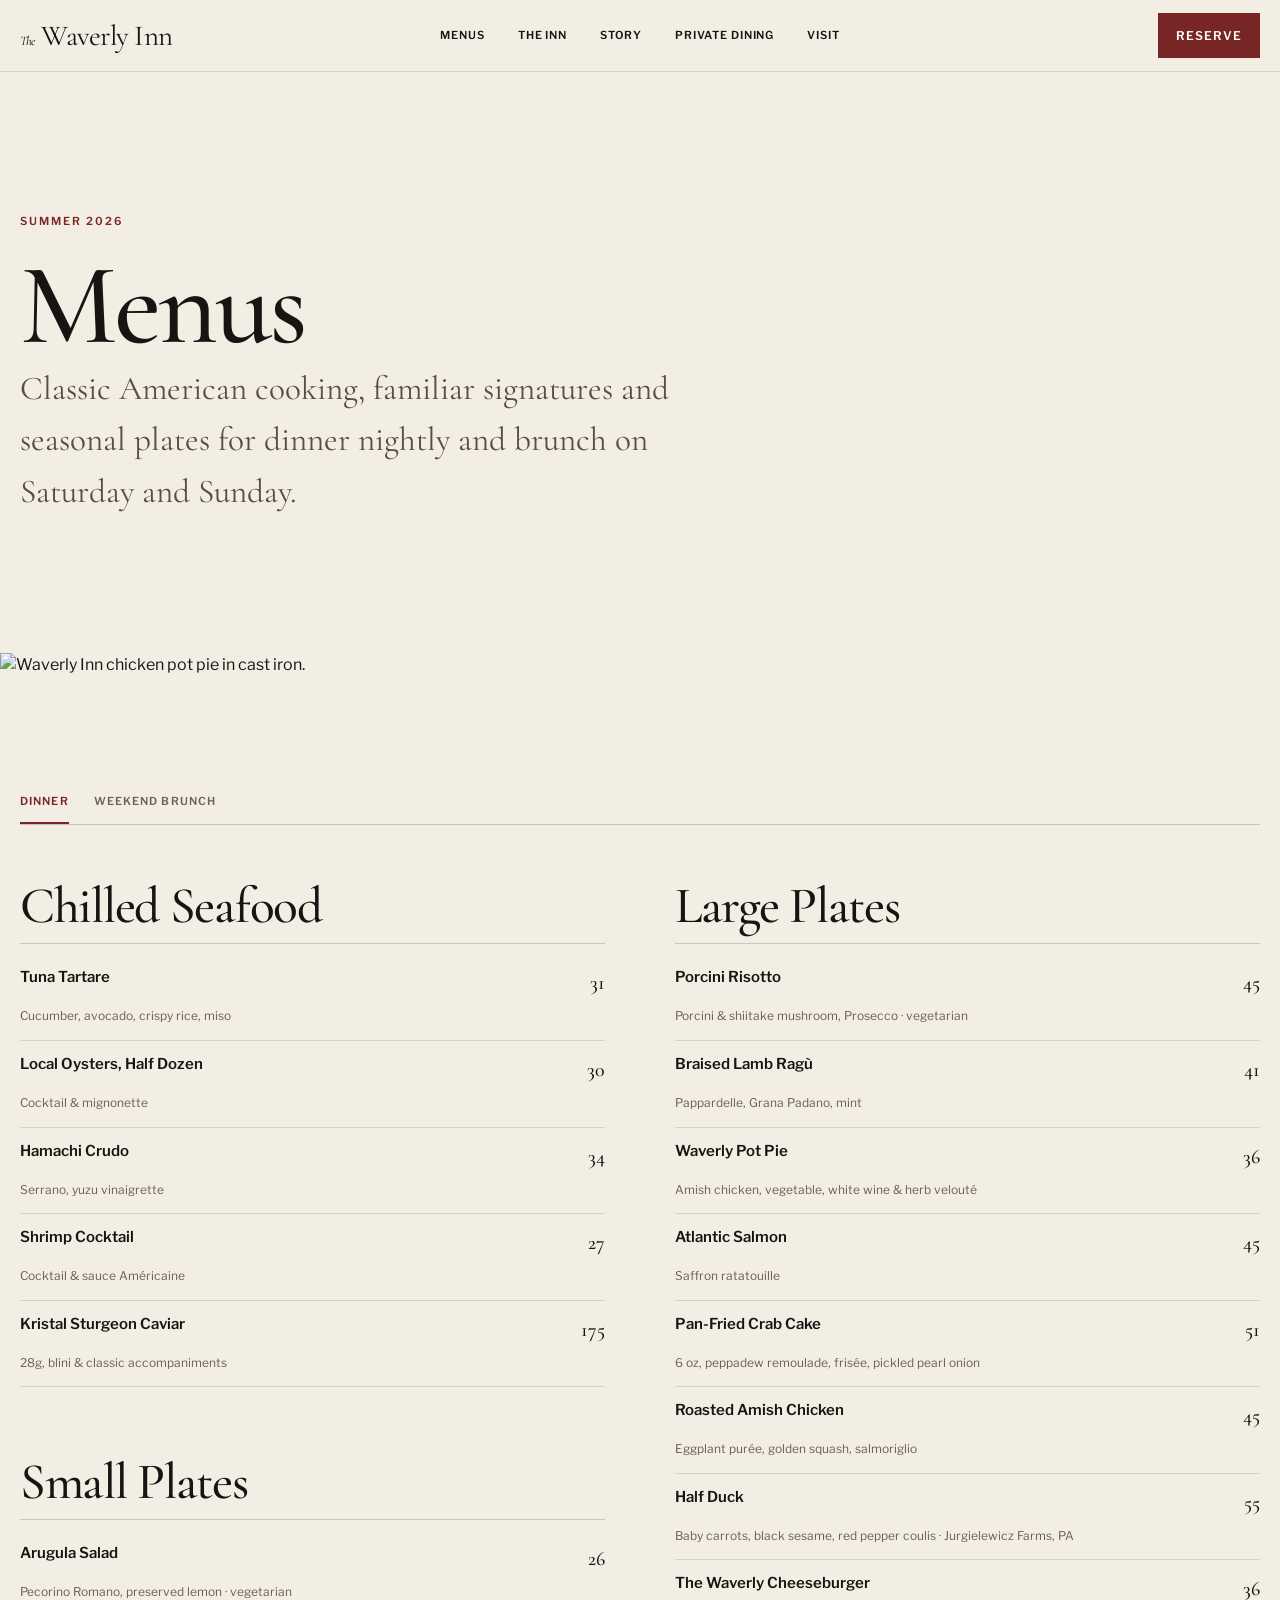
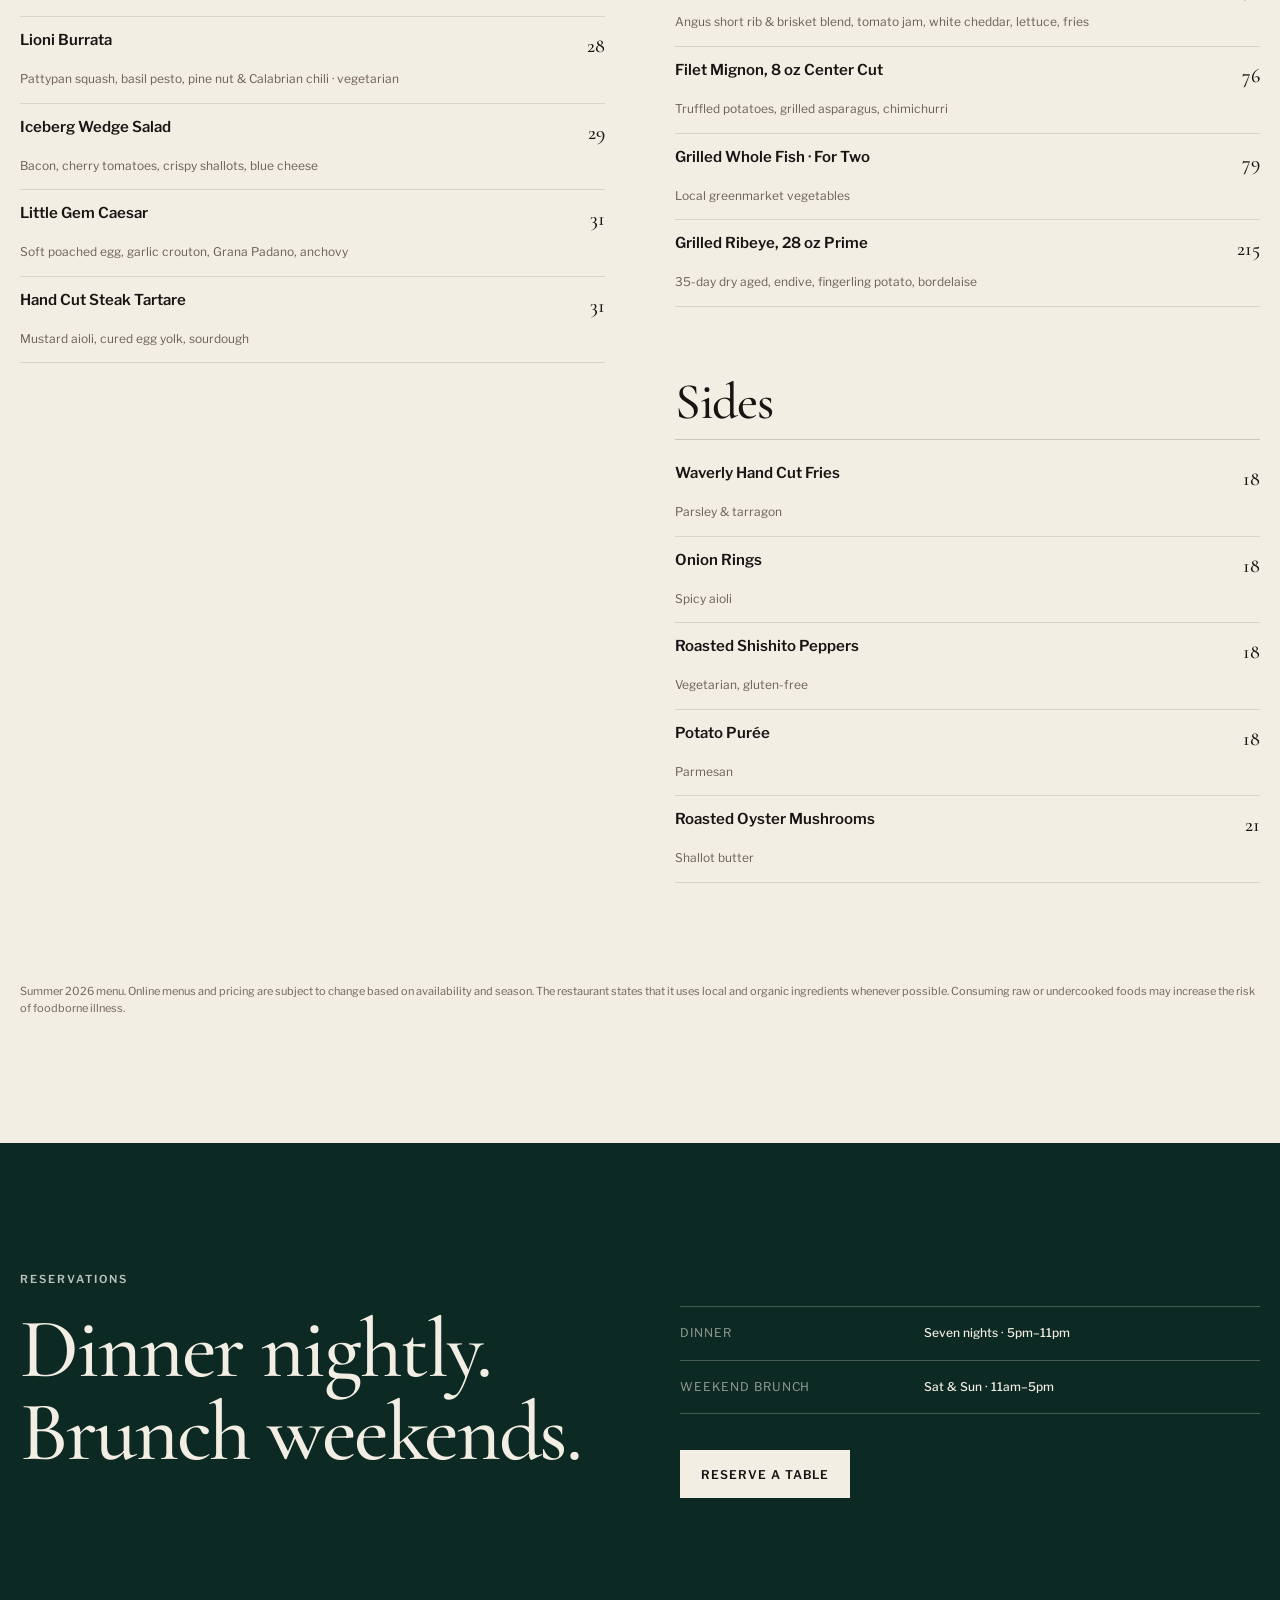
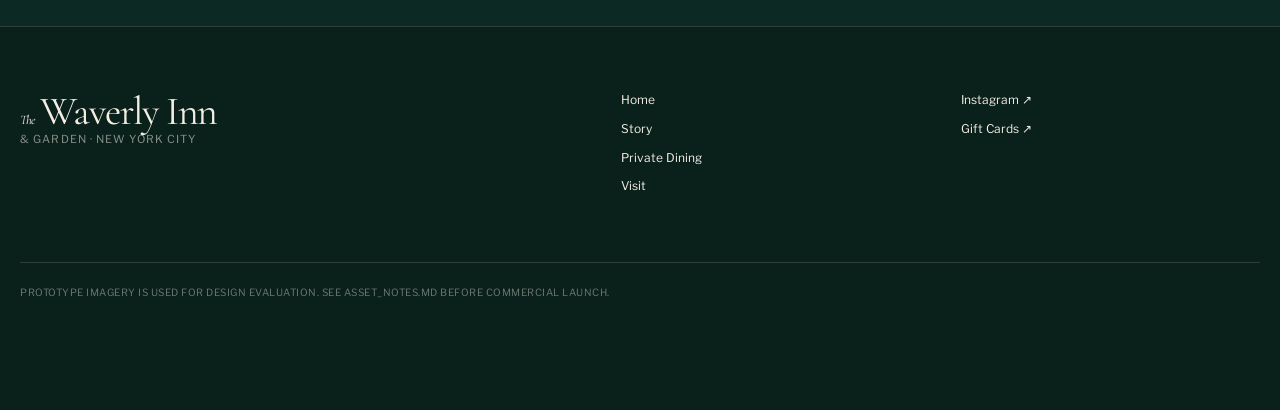
==== menus.html @ cc413851 "Add current dinner and brunch menu page" ====
<!doctype html>
<html lang="en">
<head>
  <meta charset="utf-8"><meta name="viewport" content="width=device-width, initial-scale=1">
  <title>Menus | The Waverly Inn</title>
  <meta name="description" content="Explore the current dinner and weekend brunch menus at The Waverly Inn in New York's West Village.">
  <link rel="preconnect" href="https://fonts.googleapis.com"><link rel="preconnect" href="https://fonts.gstatic.com" crossorigin>
  <link href="https://fonts.googleapis.com/css2?family=Cormorant+Garamond:ital,wght@0,500;0,600;1,500&family=Libre+Franklin:wght@400;500;600&display=swap" rel="stylesheet">
  <link rel="stylesheet" href="styles.css">
</head>
<body>
<a class="skip-link" href="#main">Skip to content</a>
<header class="site-header inner-header" data-header>
  <a class="wordmark" href="index.html" aria-label="The Waverly Inn home"><span class="wordmark-the">The</span><span>Waverly Inn</span></a>
  <nav class="desktop-nav" aria-label="Primary navigation"><a href="menus.html" aria-current="page">Menus</a><a href="index.html#the-inn">The Inn</a><a href="story.html">Story</a><a href="private-dining.html">Private Dining</a><a href="visit.html">Visit</a></nav>
  <a class="button button-small header-reserve" href="https://resy.com/cities/new-york-ny/venues/the-waverly-inn" target="_blank" rel="noopener">Reserve</a>
  <button class="menu-toggle" type="button" aria-expanded="false" aria-controls="mobile-menu" data-menu-toggle><span class="sr-only">Open navigation</span><span></span><span></span></button>
  <div class="mobile-menu" id="mobile-menu" data-mobile-menu hidden><nav aria-label="Mobile navigation"><a href="menus.html">Menus</a><a href="index.html#the-inn">The Inn</a><a href="story.html">Story</a><a href="private-dining.html">Private Dining</a><a href="visit.html">Visit</a></nav><p>16 Bank Street · New York</p></div>
</header>
<main id="main" class="inner-main">
  <header class="inner-hero">
    <div class="wrap reveal"><p class="eyebrow">Summer 2026</p><h1>Menus</h1><p>Classic American cooking, familiar signatures and seasonal plates for dinner nightly and brunch on Saturday and Sunday.</p></div>
  </header>
  <img class="page-image" src="https://res.cloudinary.com/the-infatuation/image/upload/c_fill%2Cw_3840%2Car_4%3A3%2Cg_center%2Cf_auto/images/Waverly_Inn_Chicken_Pot_Pie_DavidALee_NYC_004_qbcbq9" alt="Waverly Inn chicken pot pie in cast iron." fetchpriority="high">

  <section class="section">
    <div class="wrap">
      <div class="menu-tabs" role="tablist" aria-label="Menu selection">
        <button class="menu-tab" id="dinner-tab" role="tab" aria-selected="true" aria-controls="dinner-panel">Dinner</button>
        <button class="menu-tab" id="brunch-tab" role="tab" aria-selected="false" aria-controls="brunch-panel" tabindex="-1">Weekend Brunch</button>
      </div>

      <div id="dinner-panel" role="tabpanel" aria-labelledby="dinner-tab" class="menu-panel">
        <div class="menu-columns">
          <div>
            <section class="menu-group"><h2>Chilled Seafood</h2>
              <div class="menu-item"><h3>Tuna Tartare</h3><p>Cucumber, avocado, crispy rice, miso</p><strong>31</strong></div>
              <div class="menu-item"><h3>Local Oysters, Half Dozen</h3><p>Cocktail & mignonette</p><strong>30</strong></div>
              <div class="menu-item"><h3>Hamachi Crudo</h3><p>Serrano, yuzu vinaigrette</p><strong>34</strong></div>
              <div class="menu-item"><h3>Shrimp Cocktail</h3><p>Cocktail & sauce Américaine</p><strong>27</strong></div>
              <div class="menu-item"><h3>Kristal Sturgeon Caviar</h3><p>28g, blini & classic accompaniments</p><strong>175</strong></div>
            </section>
            <section class="menu-group"><h2>Small Plates</h2>
              <div class="menu-item"><h3>Arugula Salad</h3><p>Pecorino Romano, preserved lemon · vegetarian</p><strong>26</strong></div>
              <div class="menu-item"><h3>Lioni Burrata</h3><p>Pattypan squash, basil pesto, pine nut & Calabrian chili · vegetarian</p><strong>28</strong></div>
              <div class="menu-item"><h3>Iceberg Wedge Salad</h3><p>Bacon, cherry tomatoes, crispy shallots, blue cheese</p><strong>29</strong></div>
              <div class="menu-item"><h3>Little Gem Caesar</h3><p>Soft poached egg, garlic crouton, Grana Padano, anchovy</p><strong>31</strong></div>
              <div class="menu-item"><h3>Hand Cut Steak Tartare</h3><p>Mustard aioli, cured egg yolk, sourdough</p><strong>31</strong></div>
            </section>
          </div>
          <div>
            <section class="menu-group"><h2>Large Plates</h2>
              <div class="menu-item"><h3>Porcini Risotto</h3><p>Porcini & shiitake mushroom, Prosecco · vegetarian</p><strong>45</strong></div>
              <div class="menu-item"><h3>Braised Lamb Ragù</h3><p>Pappardelle, Grana Padano, mint</p><strong>41</strong></div>
              <div class="menu-item"><h3>Waverly Pot Pie</h3><p>Amish chicken, vegetable, white wine & herb velouté</p><strong>36</strong></div>
              <div class="menu-item"><h3>Atlantic Salmon</h3><p>Saffron ratatouille</p><strong>45</strong></div>
              <div class="menu-item"><h3>Pan-Fried Crab Cake</h3><p>6 oz, peppadew remoulade, frisée, pickled pearl onion</p><strong>51</strong></div>
              <div class="menu-item"><h3>Roasted Amish Chicken</h3><p>Eggplant purée, golden squash, salmoriglio</p><strong>45</strong></div>
              <div class="menu-item"><h3>Half Duck</h3><p>Baby carrots, black sesame, red pepper coulis · Jurgielewicz Farms, PA</p><strong>55</strong></div>
              <div class="menu-item"><h3>The Waverly Cheeseburger</h3><p>Angus short rib & brisket blend, tomato jam, white cheddar, lettuce, fries</p><strong>36</strong></div>
              <div class="menu-item"><h3>Filet Mignon, 8 oz Center Cut</h3><p>Truffled potatoes, grilled asparagus, chimichurri</p><strong>76</strong></div>
              <div class="menu-item"><h3>Grilled Whole Fish · For Two</h3><p>Local greenmarket vegetables</p><strong>79</strong></div>
              <div class="menu-item"><h3>Grilled Ribeye, 28 oz Prime</h3><p>35-day dry aged, endive, fingerling potato, bordelaise</p><strong>215</strong></div>
            </section>
            <section class="menu-group"><h2>Sides</h2>
              <div class="menu-item"><h3>Waverly Hand Cut Fries</h3><p>Parsley & tarragon</p><strong>18</strong></div>
              <div class="menu-item"><h3>Onion Rings</h3><p>Spicy aioli</p><strong>18</strong></div>
              <div class="menu-item"><h3>Roasted Shishito Peppers</h3><p>Vegetarian, gluten-free</p><strong>18</strong></div>
              <div class="menu-item"><h3>Potato Purée</h3><p>Parmesan</p><strong>18</strong></div>
              <div class="menu-item"><h3>Roasted Oyster Mushrooms</h3><p>Shallot butter</p><strong>21</strong></div>
            </section>
          </div>
        </div>
      </div>

      <div id="brunch-panel" role="tabpanel" aria-labelledby="brunch-tab" class="menu-panel" hidden>
        <div class="menu-columns">
          <div>
            <section class="menu-group"><h2>Small Plates</h2>
              <div class="menu-item"><h3>Waverly Scone</h3><p>Orange cranberry scone, whipped butter & strawberry preserves</p><strong>8</strong></div>
              <div class="menu-item"><h3>Deviled Eggs</h3><p></p><strong>18</strong></div>
              <div class="menu-item"><h3>Avocado Toast</h3><p>Poached eggs, blistered cherry tomatoes, sourdough</p><strong>27</strong></div>
              <div class="menu-item"><h3>Shrimp Cocktail</h3><p>Sauce Américaine</p><strong>27</strong></div>
              <div class="menu-item"><h3>Arugula Salad</h3><p>Pecorino Romano, preserved lemon</p><strong>26</strong></div>
              <div class="menu-item"><h3>Wedge Salad</h3><p>Bacon, crispy onions, tomato, blue cheese</p><strong>27</strong></div>
              <div class="menu-item"><h3>Chilled Oysters, Half Dozen</h3><p>Cocktail sauce & mignonette</p><strong>30</strong></div>
            </section>
          </div>
          <div>
            <section class="menu-group"><h2>Large Plates</h2>
              <div class="menu-item"><h3>Buttermilk Pancakes</h3><p>Strawberry compote · add Valrhona chocolate chips +5</p><strong>25</strong></div>
              <div class="menu-item"><h3>Challah French Toast</h3><p>Blackberry compote</p><strong>25</strong></div>
              <div class="menu-item"><h3>Roasted Mushroom Omelet</h3><p>Goat cheese</p><strong>27</strong></div>
              <div class="menu-item"><h3>Eggs Benedict</h3><p>Canadian bacon, hollandaise, English muffin · smoked salmon +5</p><strong>29</strong></div>
              <div class="menu-item"><h3>Crispy Chicken Sandwich</h3><p>Buttermilk fried, lettuce, pickles, spicy aioli</p><strong>32</strong></div>
              <div class="menu-item"><h3>Waverly Chicken Pot Pie</h3><p>Roasted vegetable, white wine & herb velouté</p><strong>36</strong></div>
              <div class="menu-item"><h3>The Waverly Burger</h3><p>Angus blend, tomato jam, white cheddar, lettuce & fries</p><strong>36</strong></div>
              <div class="menu-item"><h3>Shakshuka</h3><p>Sunny side eggs, merguez sausage, spiced Jersey tomato ragout, labneh & crispy garlic</p><strong>35</strong></div>
              <div class="menu-item"><h3>McCarthy Salad</h3><p>Chicken, avocado, egg, bacon, beets, tomato, cheddar & balsamic</p><strong>35</strong></div>
              <div class="menu-item"><h3>Steak & Eggs</h3><p>Two sunny side eggs, bourbon onions, romesco</p><strong>37</strong></div>
            </section>
            <section class="menu-group"><h2>Sides</h2>
              <div class="menu-item"><h3>Crispy Bacon</h3><p></p><strong>15</strong></div>
              <div class="menu-item"><h3>Crispy Fingerling Potatoes</h3><p></p><strong>15</strong></div>
              <div class="menu-item"><h3>Onion Rings</h3><p>Spicy vegan aioli</p><strong>17</strong></div>
              <div class="menu-item"><h3>Parmesan Truffle Fries</h3><p></p><strong>20</strong></div>
            </section>
          </div>
        </div>
      </div>

      <p class="menu-disclaimer">Summer 2026 menu. Online menus and pricing are subject to change based on availability and season. The restaurant states that it uses local and organic ingredients whenever possible. Consuming raw or undercooked foods may increase the risk of foodborne illness.</p>
    </div>
  </section>

  <section class="visit-tease dark-section"><div class="wrap visit-grid"><div class="visit-title reveal"><p class="eyebrow">Reservations</p><h2>Dinner nightly.<br>Brunch weekends.</h2></div><div class="visit-details reveal"><div class="hours"><p><span>Dinner</span><strong>Seven nights · 5pm–11pm</strong></p><p><span>Weekend brunch</span><strong>Sat & Sun · 11am–5pm</strong></p></div><div class="visit-actions"><a class="button button-light" href="https://resy.com/cities/new-york-ny/venues/the-waverly-inn" target="_blank" rel="noopener">Reserve a Table</a></div></div></div></section>
</main>
<footer class="site-footer"><div class="wrap footer-grid"><div class="footer-brand"><span class="wordmark footer-wordmark"><span class="wordmark-the">The</span><span>Waverly Inn</span></span><p>& Garden · New York City</p></div><nav aria-label="Footer navigation"><a href="index.html">Home</a><a href="story.html">Story</a><a href="private-dining.html">Private Dining</a><a href="visit.html">Visit</a></nav><div class="footer-links"><a href="https://www.instagram.com/thewaverlyinnstagram/" target="_blank" rel="noopener">Instagram ↗</a><a href="https://www.toasttab.com/the-waverly-inn-16-bank-street/giftcards" target="_blank" rel="noopener">Gift Cards ↗</a></div><p class="footer-note">Prototype imagery is used for design evaluation. See ASSET_NOTES.md before commercial launch.</p></div></footer>
<div class="mobile-action-bar" aria-label="Quick actions"><a href="menus.html" aria-current="page">Menu</a><a class="mobile-action-primary" href="https://resy.com/cities/new-york-ny/venues/the-waverly-inn" target="_blank" rel="noopener">Reserve</a></div>
<script src="script.js" defer></script>
</body></html>
---- styles.css ----
/* Waverly Inn prototype — rights status for remote imagery is documented in ASSET_NOTES.md */
:root {
  --ink: #171513;
  --paper: #f3eee4;
  --paper-2: #e7dece;
  --oxblood: #782526;
  --green: #173b32;
  --green-deep: #0d2923;
  --candle: #c49459;
  --stone: #cfc5b5;
  --white: #fffdf8;
  --serif: "Cormorant Garamond", Georgia, serif;
  --sans: "Libre Franklin", Arial, sans-serif;
  --wrap: min(1320px, calc(100vw - 40px));
  --ease: cubic-bezier(.2,.7,.2,1);
}

* { box-sizing: border-box; }
html { scroll-behavior: smooth; background: var(--paper); }
body { margin: 0; color: var(--ink); background: var(--paper); font-family: var(--sans); font-size: 16px; line-height: 1.55; -webkit-font-smoothing: antialiased; }
body.menu-open { overflow: hidden; }
img { max-width: 100%; display: block; }
a { color: inherit; text-decoration-thickness: 1px; text-underline-offset: .25em; }
button, a { -webkit-tap-highlight-color: transparent; }
button { font: inherit; }
::selection { background: var(--oxblood); color: var(--white); }

.skip-link { position: fixed; top: 8px; left: 8px; z-index: 9999; transform: translateY(-160%); background: var(--white); color: var(--ink); padding: 10px 14px; }
.skip-link:focus { transform: none; }
.sr-only { position: absolute!important; width: 1px!important; height: 1px!important; padding: 0!important; margin: -1px!important; overflow: hidden!important; clip: rect(0,0,0,0)!important; white-space: nowrap!important; border: 0!important; }
:focus-visible { outline: 2px solid var(--candle); outline-offset: 4px; }
.wrap { width: var(--wrap); margin-inline: auto; }
.section { padding: clamp(72px, 9vw, 148px) 0; }
.dark-section { background: var(--green-deep); color: var(--paper); }

h1,h2,h3,p { margin-top: 0; }
h1,h2,h3 { font-family: var(--serif); font-weight: 500; line-height: .98; letter-spacing: -.025em; }
h1 { font-size: clamp(58px, 9vw, 138px); }
h2 { font-size: clamp(44px, 6.6vw, 94px); }
h3 { font-size: clamp(30px, 3.6vw, 52px); }
em { font-weight: 500; }
.eyebrow { margin: 0 0 20px; font-size: 11px; font-weight: 600; text-transform: uppercase; letter-spacing: .18em; color: rgba(255,255,255,.72); }
.eyebrow.dark { color: var(--oxblood); }
.lede { font-family: var(--serif); font-size: clamp(24px, 2.5vw, 38px); line-height: 1.18; }

.button { display: inline-flex; min-height: 48px; align-items: center; justify-content: center; padding: 13px 20px 12px; border: 1px solid var(--oxblood); background: var(--oxblood); color: var(--white); font-size: 12px; font-weight: 600; letter-spacing: .08em; text-transform: uppercase; text-decoration: none; transition: background .2s var(--ease), color .2s var(--ease), border-color .2s var(--ease), transform .2s var(--ease); }
.button:hover { background: #642022; transform: translateY(-1px); }
.button-small { min-height: 42px; padding-inline: 17px; }
.button-light { color: var(--ink); background: var(--paper); border-color: var(--paper); }
.button-light:hover { background: var(--white); }
.text-link { display: inline-flex; align-items: center; gap: 10px; font-size: 12px; font-weight: 600; letter-spacing: .08em; text-transform: uppercase; text-decoration: none; border-bottom: 1px solid currentColor; padding-bottom: 5px; }
.text-link span { transition: transform .2s var(--ease); }
.text-link:hover span { transform: translateX(4px); }
.text-link-light { color: var(--paper); }

.site-header { position: fixed; inset: 0 0 auto; z-index: 100; height: 84px; padding: 0 max(20px, calc((100vw - 1440px)/2)); display: grid; grid-template-columns: 1fr auto 1fr; align-items: center; color: var(--white); border-bottom: 1px solid rgba(255,255,255,.18); transition: color .25s var(--ease), background .25s var(--ease), height .25s var(--ease), border-color .25s var(--ease); }
.site-header.scrolled, .site-header.inner-header { height: 72px; background: rgba(243,238,228,.96); color: var(--ink); border-color: rgba(23,21,19,.12); backdrop-filter: blur(14px); }
.wordmark { justify-self: start; display: inline-flex; align-items: baseline; gap: 7px; font-family: var(--serif); font-size: 29px; line-height: 1; text-decoration: none; letter-spacing: -.03em; white-space: nowrap; }
.wordmark-the { font-size: 13px; font-style: italic; }
.desktop-nav { display: flex; align-items: center; gap: clamp(20px, 2.6vw, 42px); }
.desktop-nav a { font-size: 11px; font-weight: 600; letter-spacing: .08em; text-transform: uppercase; text-decoration: none; position: relative; }
.desktop-nav a::after { content: ""; position: absolute; left: 0; right: 100%; bottom: -8px; height: 1px; background: currentColor; transition: right .2s var(--ease); }
.desktop-nav a:hover::after { right: 0; }
.header-reserve { justify-self: end; }
.site-header:not(.scrolled):not(.inner-header) .header-reserve { border-color: rgba(255,255,255,.65); background: rgba(23,21,19,.2); }
.menu-toggle { display: none; border: 0; background: transparent; padding: 12px; color: currentColor; }
.menu-toggle span:not(.sr-only) { display: block; width: 26px; height: 1px; background: currentColor; margin: 6px 0; transition: transform .2s var(--ease); }
.mobile-menu { position: fixed; inset: 72px 0 0; background: var(--paper); color: var(--ink); padding: 48px 24px; }
.mobile-menu nav { display: grid; gap: 9px; }
.mobile-menu nav a { font-family: var(--serif); font-size: clamp(40px, 12vw, 64px); line-height: 1; text-decoration: none; }
.mobile-menu p { position: absolute; bottom: 42px; font-size: 11px; text-transform: uppercase; letter-spacing: .12em; }

.hero { position: relative; min-height: 100svh; overflow: hidden; color: var(--white); background: var(--ink); }
.hero-media, .hero-shade { position: absolute; inset: 0; width: 100%; height: 100%; }
.hero-media { object-fit: cover; object-position: center; transform: scale(1.01); }
.hero-shade { background: linear-gradient(90deg, rgba(8,11,9,.67) 0%, rgba(8,11,9,.32) 53%, rgba(8,11,9,.18) 100%), linear-gradient(0deg, rgba(8,11,9,.55) 0%, transparent 42%); }
.hero-content { position: relative; z-index: 1; min-height: 100svh; padding-top: 22vh; padding-bottom: 12vh; display: flex; flex-direction: column; justify-content: center; align-items: flex-start; }
.hero h1 { margin-bottom: 30px; max-width: 1100px; text-wrap: balance; }
.hero h1 em { color: #e7c99d; }
.hero-copy { max-width: 540px; font-size: clamp(17px, 1.45vw, 21px); color: rgba(255,255,255,.84); }
.hero-actions { margin-top: 25px; display: flex; align-items: center; gap: 26px; }
.hero-scroll { position: absolute; z-index: 1; right: max(20px, calc((100vw - 1320px)/2)); bottom: 38px; display: flex; align-items: center; gap: 13px; font-size: 9px; letter-spacing: .16em; text-transform: uppercase; text-decoration: none; }
.hero-scroll span { width: 42px; height: 1px; background: currentColor; }

.intro-grid { display: grid; grid-template-columns: 1fr 3fr; column-gap: clamp(30px, 6vw, 100px); }
.intro-grid .eyebrow { grid-column: 1; padding-top: 12px; }
.intro-grid h2 { grid-column: 2; margin-bottom: 44px; max-width: 1000px; }
.intro-grid .lede { grid-column: 2; max-width: 820px; color: #493e36; }

.rooms-section { background: #e8dfd0; }
.section-heading { display: grid; grid-template-columns: 1.7fr 1fr; gap: 40px; align-items: end; margin-bottom: 60px; }
.section-heading h2 { margin-bottom: 0; }
.section-heading > p { max-width: 440px; margin: 0 0 8px; color: #554b43; }
.room-grid { display: grid; grid-template-columns: 1.25fr 1fr; gap: 28px; align-items: start; }
.room-card { margin: 0 0 48px; }
.room-card-large { grid-row: span 2; }
.image-frame { overflow: hidden; background: #c5baa8; }
.image-frame img { width: 100%; height: 100%; object-fit: cover; transition: transform .8s var(--ease); }
.room-card:hover .image-frame img { transform: scale(1.025); }
.image-frame.portrait { aspect-ratio: 4/5; }
.image-frame.landscape { aspect-ratio: 4/3; }
.room-copy { display: grid; grid-template-columns: 40px 1fr; gap: 0 10px; padding-top: 18px; border-top: 1px solid rgba(23,21,19,.25); margin-top: 15px; }
.room-copy > span { grid-row: 1 / span 2; font-size: 10px; padding-top: 8px; letter-spacing: .15em; }
.room-copy h3 { font-size: clamp(30px, 3vw, 42px); margin-bottom: 7px; }
.room-copy p { max-width: 530px; color: #5b5149; }

.signature-section { overflow: hidden; }
.signature-layout { display: grid; grid-template-columns: .8fr 1.45fr; gap: clamp(50px, 8vw, 120px); align-items: center; }
.signature-copy { position: sticky; top: 130px; align-self: start; padding-top: 50px; }
.signature-copy h2 { font-size: clamp(50px, 6.4vw, 88px); }
.signature-copy > p:not(.eyebrow) { max-width: 470px; color: rgba(243,238,228,.76); margin-bottom: 34px; }
.dish-stack { display: grid; gap: 74px; }
.dish-card { max-width: 720px; }
.dish-card-offset { margin-left: clamp(0px, 5vw, 80px); }
.dish-card img { width: 100%; aspect-ratio: 4/3; object-fit: cover; filter: saturate(.9) contrast(1.03); }
.dish-card > div { display: grid; grid-template-columns: 1fr auto; gap: 0 20px; border-top: 1px solid rgba(243,238,228,.28); padding-top: 18px; margin-top: 14px; }
.dish-card .eyebrow { grid-column: 1 / -1; margin-bottom: 8px; }
.dish-card h3 { grid-column: 1; margin: 0 0 9px; font-size: clamp(32px, 3.4vw, 46px); }
.dish-card p:last-of-type { grid-column: 1; color: rgba(243,238,228,.68); max-width: 520px; }
.dish-card strong { grid-column: 2; grid-row: 2; font-family: var(--serif); font-size: 26px; font-weight: 500; }
.menu-note { margin-top: 56px; text-align: right; color: rgba(243,238,228,.5); font-size: 10px; text-transform: uppercase; letter-spacing: .1em; }

.story-grid { display: grid; grid-template-columns: 1.08fr .92fr; gap: clamp(50px, 8vw, 110px); align-items: center; }
.story-image img { width: 100%; aspect-ratio: 4/5; object-fit: cover; }
.story-copy h2 { margin-bottom: 32px; }
.story-copy > p:not(.eyebrow) { max-width: 580px; font-size: 18px; color: #564b42; margin-bottom: 34px; }
.press-strip { border-top: 1px solid rgba(23,21,19,.16); border-bottom: 1px solid rgba(23,21,19,.16); padding: 46px 0; }
.press-grid { display: grid; grid-template-columns: repeat(3, 1fr); }
.press-grid > div { padding: 0 34px; border-right: 1px solid rgba(23,21,19,.16); }
.press-grid > div:first-child { padding-left: 0; }
.press-grid > div:last-child { border: 0; }
.press-source { display: block; font-size: 10px; letter-spacing: .12em; text-transform: uppercase; color: var(--oxblood); margin-bottom: 16px; }
.press-grid strong { display: block; font-family: var(--serif); font-size: 40px; font-weight: 500; margin-bottom: 7px; }
.press-grid p { margin-bottom: 0; color: #61564e; font-size: 13px; }

.private-tease { position: relative; min-height: 780px; display: flex; align-items: center; color: var(--white); overflow: hidden; }
.private-bg { position: absolute; inset: 0; }
.private-bg::after { content: ""; position: absolute; inset: 0; background: linear-gradient(90deg, rgba(10,15,12,.82), rgba(10,15,12,.18)); }
.private-bg img { width: 100%; height: 100%; object-fit: cover; }
.private-card { position: relative; z-index: 1; }
.private-card h2 { max-width: 700px; }
.private-card p:not(.eyebrow) { max-width: 570px; color: rgba(255,255,255,.78); font-size: 18px; margin-bottom: 30px; }

.gallery-grid { display: grid; grid-template-columns: repeat(12, 1fr); gap: 16px; align-items: start; }
.gallery-item { position: relative; grid-column: span 5; border: 0; background: transparent; padding: 0; cursor: zoom-in; text-align: left; color: var(--ink); }
.gallery-item:nth-child(2) { grid-column: 8 / span 5; margin-top: 90px; }
.gallery-item:nth-child(3) { grid-column: 2 / span 4; margin-top: -70px; }
.gallery-item:nth-child(4) { grid-column: 7 / span 5; margin-top: 22px; }
.gallery-item img { width: 100%; aspect-ratio: 4/3; object-fit: cover; transition: transform .55s var(--ease), filter .55s var(--ease); }
.gallery-item:hover img { transform: scale(.985); filter: brightness(.94); }
.gallery-item span { display: block; padding: 9px 0; font-size: 10px; letter-spacing: .12em; text-transform: uppercase; }
.gallery-wide img { aspect-ratio: 3/2; }
.gallery-tall img { aspect-ratio: 4/5; }
.gallery-dialog { width: min(1100px, calc(100vw - 40px)); max-height: 90vh; padding: 0; border: 0; background: #090908; color: white; }
.gallery-dialog::backdrop { background: rgba(0,0,0,.86); }
.gallery-dialog img { width: 100%; max-height: 86vh; object-fit: contain; }
.gallery-close { position: fixed; right: 24px; top: 20px; z-index: 2; width: 48px; height: 48px; border: 1px solid rgba(255,255,255,.6); color: white; background: rgba(0,0,0,.4); font-size: 30px; cursor: pointer; }

.visit-tease { padding: clamp(82px, 10vw, 150px) 0; }
.visit-grid { display: grid; grid-template-columns: 1fr 1fr; gap: 80px; }
.visit-title h2 { margin-bottom: 0; }
.visit-details { padding-top: 35px; }
.visit-details address { font-family: var(--serif); font-size: clamp(27px, 3vw, 40px); line-height: 1.15; font-style: normal; margin-bottom: 42px; }
.visit-details address a { text-decoration: none; }
.hours { border-top: 1px solid rgba(243,238,228,.25); }
.hours p { display: grid; grid-template-columns: 1fr 1.5fr; gap: 20px; padding: 17px 0; margin: 0; border-bottom: 1px solid rgba(243,238,228,.25); font-size: 12px; }
.hours span { color: rgba(243,238,228,.58); text-transform: uppercase; letter-spacing: .08em; }
.hours strong { font-weight: 500; }
.visit-actions { margin-top: 36px; display: flex; gap: 28px; align-items: center; }

.site-footer { padding: 64px 0 100px; background: #0a201b; color: var(--paper); border-top: 1px solid rgba(243,238,228,.15); }
.footer-grid { display: grid; grid-template-columns: 1.5fr .8fr .8fr; gap: 40px; }
.footer-brand .wordmark { display: flex; font-size: 40px; }
.footer-brand p { color: rgba(243,238,228,.55); font-size: 11px; text-transform: uppercase; letter-spacing: .1em; }
.site-footer nav, .footer-links { display: grid; align-content: start; gap: 10px; }
.site-footer nav a, .footer-links a { font-size: 12px; text-decoration: none; }
.footer-note { grid-column: 1 / -1; border-top: 1px solid rgba(243,238,228,.15); padding-top: 22px; margin-top: 26px; color: rgba(243,238,228,.42); font-size: 10px; letter-spacing: .05em; text-transform: uppercase; }
.mobile-action-bar { display: none; }

/* Inner pages */
.inner-main { padding-top: 72px; }
.inner-hero { padding: clamp(80px, 11vw, 160px) 0 clamp(60px, 8vw, 110px); background: var(--paper); }
.inner-hero h1 { color: var(--ink); max-width: 1080px; margin: 0; }
.inner-hero .eyebrow { color: var(--oxblood); }
.inner-hero p:not(.eyebrow) { font-family: var(--serif); max-width: 720px; font-size: clamp(22px, 2.6vw, 36px); color: #594e45; }
.page-image { width: 100%; max-height: 76svh; object-fit: cover; }
.menu-tabs { display: flex; gap: 25px; border-bottom: 1px solid rgba(23,21,19,.2); margin-bottom: 56px; }
.menu-tab { border: 0; background: none; padding: 0 0 12px; cursor: pointer; font-size: 11px; font-weight: 600; letter-spacing: .1em; text-transform: uppercase; color: #6e6259; border-bottom: 2px solid transparent; }
.menu-tab[aria-selected="true"] { color: var(--oxblood); border-color: var(--oxblood); }
.menu-panel[hidden] { display: none; }
.menu-columns { display: grid; grid-template-columns: repeat(2, minmax(0,1fr)); gap: 70px; }
.menu-group { margin-bottom: 70px; }
.menu-group h2 { font-size: clamp(38px, 4vw, 58px); border-bottom: 1px solid rgba(23,21,19,.18); padding-bottom: 12px; margin-bottom: 10px; }
.menu-item { display: grid; grid-template-columns: 1fr auto; gap: 8px 22px; padding: 14px 0; border-bottom: 1px solid rgba(23,21,19,.12); }
.menu-item h3 { font-family: var(--sans); font-size: 15px; font-weight: 600; letter-spacing: 0; line-height: 1.3; margin: 0; }
.menu-item p { grid-column: 1; color: #6a5f57; font-size: 12px; margin: 0; }
.menu-item strong { grid-column: 2; grid-row: 1; font-family: var(--serif); font-size: 20px; font-weight: 500; }
.menu-disclaimer { margin-top: 30px; color: #6d625a; font-size: 11px; }
.story-timeline { display: grid; grid-template-columns: 1fr 1.1fr; gap: 60px; }
.timeline-list { border-top: 1px solid rgba(23,21,19,.2); }
.timeline-item { display: grid; grid-template-columns: 100px 1fr; gap: 24px; padding: 25px 0; border-bottom: 1px solid rgba(23,21,19,.2); }
.timeline-year { color: var(--oxblood); font-family: var(--serif); font-size: 24px; }
.timeline-item h3 { font-size: 30px; margin-bottom: 7px; }
.timeline-item p { color: #5d524a; margin: 0; }
.event-spaces { display: grid; grid-template-columns: repeat(3,1fr); gap: 18px; }
.event-card img { width: 100%; aspect-ratio: 4/5; object-fit: cover; }
.event-card h2 { font-size: 38px; margin: 14px 0 8px; }
.event-card p { color: #5b5149; }
.contact-band { background: var(--oxblood); color: white; padding: 70px 0; }
.contact-band .wrap { display: flex; justify-content: space-between; gap: 40px; align-items: center; }
.contact-band h2 { font-size: clamp(44px, 6vw, 80px); margin: 0; }
.visit-page-grid { display: grid; grid-template-columns: 1fr 1fr; gap: 70px; align-items: start; }
.visit-panel { border-top: 1px solid rgba(23,21,19,.2); padding-top: 18px; }
.visit-panel h2 { font-size: 44px; }
.visit-panel address { font-style: normal; font-family: var(--serif); font-size: 28px; }
.notice { padding: 20px; background: #e6dccb; font-size: 12px; color: #5d5045; }

.reveal { opacity: 0; transform: translateY(20px); transition: opacity .65s var(--ease), transform .65s var(--ease); }
.reveal.is-visible { opacity: 1; transform: none; }

@media (max-width: 1000px) {
  :root { --wrap: min(100% - 32px, 900px); }
  .desktop-nav { display: none; }
  .site-header { grid-template-columns: 1fr auto auto; gap: 8px; }
  .header-reserve { margin-right: 4px; }
  .menu-toggle { display: block; }
  .intro-grid { grid-template-columns: 1fr; }
  .intro-grid .eyebrow, .intro-grid h2, .intro-grid .lede { grid-column: 1; }
  .room-grid, .signature-layout, .story-grid, .visit-grid, .story-timeline, .visit-page-grid { grid-template-columns: 1fr; }
  .room-card-large { grid-row: auto; }
  .room-card { max-width: 760px; }
  .room-card:nth-child(even) { margin-left: auto; width: 78%; }
  .signature-copy { position: static; padding-top: 0; }
  .dish-stack { max-width: 760px; margin-left: auto; }
  .press-grid { grid-template-columns: 1fr; }
  .press-grid > div { padding: 24px 0; border-right: 0; border-bottom: 1px solid rgba(23,21,19,.16); }
  .press-grid > div:last-child { border-bottom: 0; }
  .private-tease { min-height: 680px; }
  .gallery-item, .gallery-item:nth-child(2), .gallery-item:nth-child(3), .gallery-item:nth-child(4) { grid-column: span 6; margin-top: 0; }
  .footer-grid { grid-template-columns: 1fr 1fr; }
  .footer-brand { grid-column: 1 / -1; }
  .menu-columns { grid-template-columns: 1fr; gap: 0; }
  .event-spaces { grid-template-columns: 1fr; }
  .event-card { display: grid; grid-template-columns: 1fr 1fr; gap: 24px; align-items: center; }
  .contact-band .wrap { align-items: flex-start; flex-direction: column; }
}

@media (max-width: 680px) {
  body { padding-bottom: 62px; }
  :root { --wrap: calc(100vw - 28px); }
  .section { padding: 72px 0; }
  .site-header, .site-header.scrolled, .site-header.inner-header { height: 64px; padding-inline: 14px; }
  .mobile-menu { inset-top: 64px; }
  .wordmark { font-size: 24px; }
  .wordmark-the { font-size: 11px; }
  .header-reserve { display: none; }
  .site-header { grid-template-columns: 1fr auto; }
  .hero-home { min-height: 82svh; }
  .hero-content { min-height: 82svh; justify-content: flex-end; padding: 130px 0 76px; }
  .hero h1 { font-size: clamp(54px, 17vw, 78px); margin-bottom: 22px; }
  .hero-copy { font-size: 15px; max-width: 360px; }
  .hero-actions { align-items: flex-start; flex-direction: column; gap: 20px; }
  .hero-scroll { display: none; }
  .intro-grid h2 { font-size: clamp(45px, 13vw, 68px); }
  .lede { font-size: 25px; }
  .section-heading { grid-template-columns: 1fr; gap: 14px; margin-bottom: 36px; }
  .room-card:nth-child(even) { width: 88%; }
  .room-copy { grid-template-columns: 32px 1fr; }
  .signature-layout { gap: 50px; }
  .signature-copy h2 { font-size: 56px; }
  .dish-stack { gap: 48px; }
  .dish-card-offset { margin-left: 0; width: 90%; justify-self: end; }
  .dish-card > div { grid-template-columns: 1fr auto; }
  .story-grid { gap: 42px; }
  .story-image { width: 88%; }
  .private-tease { min-height: 620px; padding: 64px 0; align-items: flex-end; }
  .private-card h2 { font-size: 58px; }
  .gallery-grid { gap: 10px; }
  .gallery-item, .gallery-item:nth-child(2), .gallery-item:nth-child(3), .gallery-item:nth-child(4) { grid-column: span 12; }
  .gallery-item:nth-child(even) { width: 88%; margin-left: auto; }
  .visit-grid { gap: 30px; }
  .hours p { grid-template-columns: 1fr; gap: 3px; }
  .visit-actions { flex-direction: column; align-items: flex-start; }
  .footer-grid { grid-template-columns: 1fr; }
  .footer-brand { grid-column: auto; }
  .footer-note { grid-column: auto; }
  .mobile-action-bar { position: fixed; z-index: 120; inset: auto 0 0; display: grid; grid-template-columns: 1fr 1fr; height: 62px; background: var(--paper); border-top: 1px solid rgba(23,21,19,.16); }
  .mobile-action-bar a { display: grid; place-items: center; text-decoration: none; text-transform: uppercase; letter-spacing: .1em; font-size: 11px; font-weight: 600; }
  .mobile-action-primary { background: var(--oxblood); color: white; }
  .inner-main { padding-top: 64px; }
  .inner-hero h1 { font-size: 58px; }
  .menu-tabs { overflow-x: auto; }
  .timeline-item { grid-template-columns: 70px 1fr; }
  .event-card { grid-template-columns: 1fr; }
  .event-card img { aspect-ratio: 4/3; }
}

@media (prefers-reduced-motion: reduce) {
  *, *::before, *::after { scroll-behavior: auto!important; animation-duration: .01ms!important; animation-iteration-count: 1!important; transition-duration: .01ms!important; }
  .reveal { opacity: 1; transform: none; }
  .hero-media { transform: none; }
}
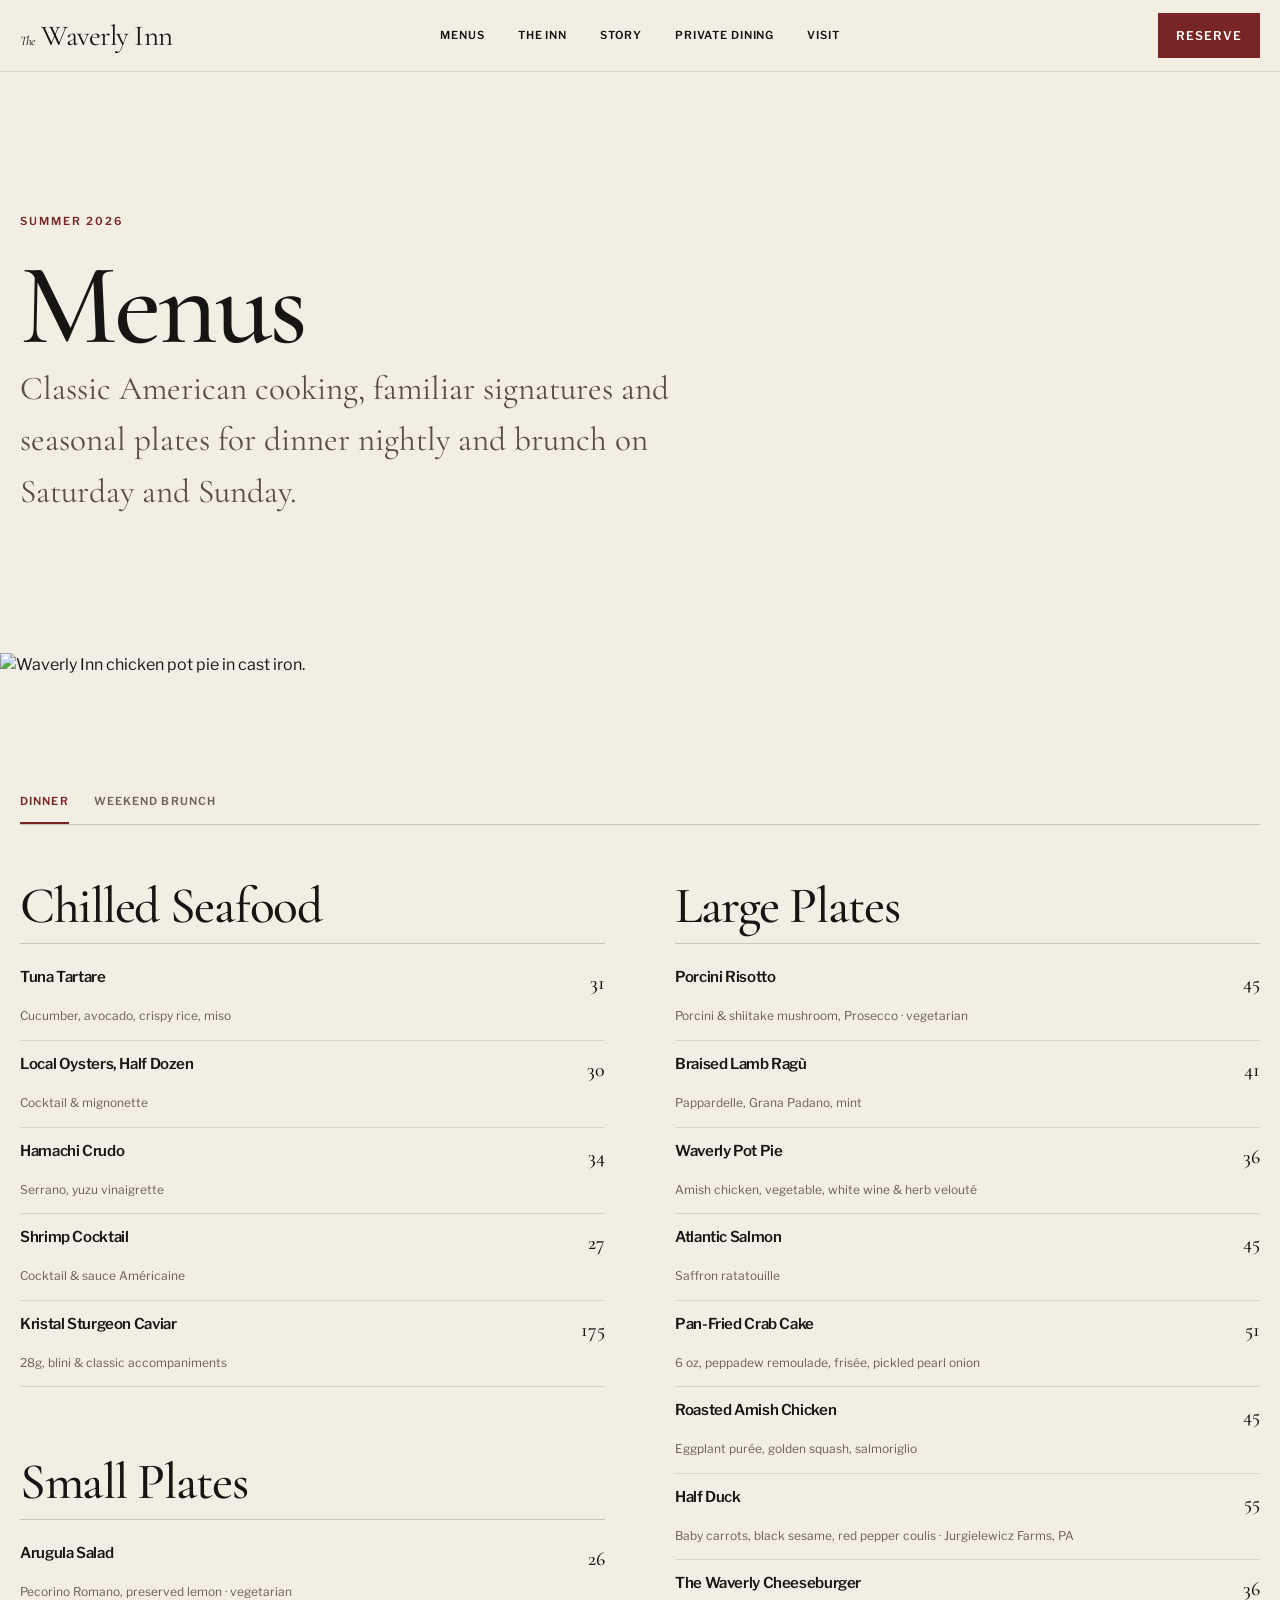
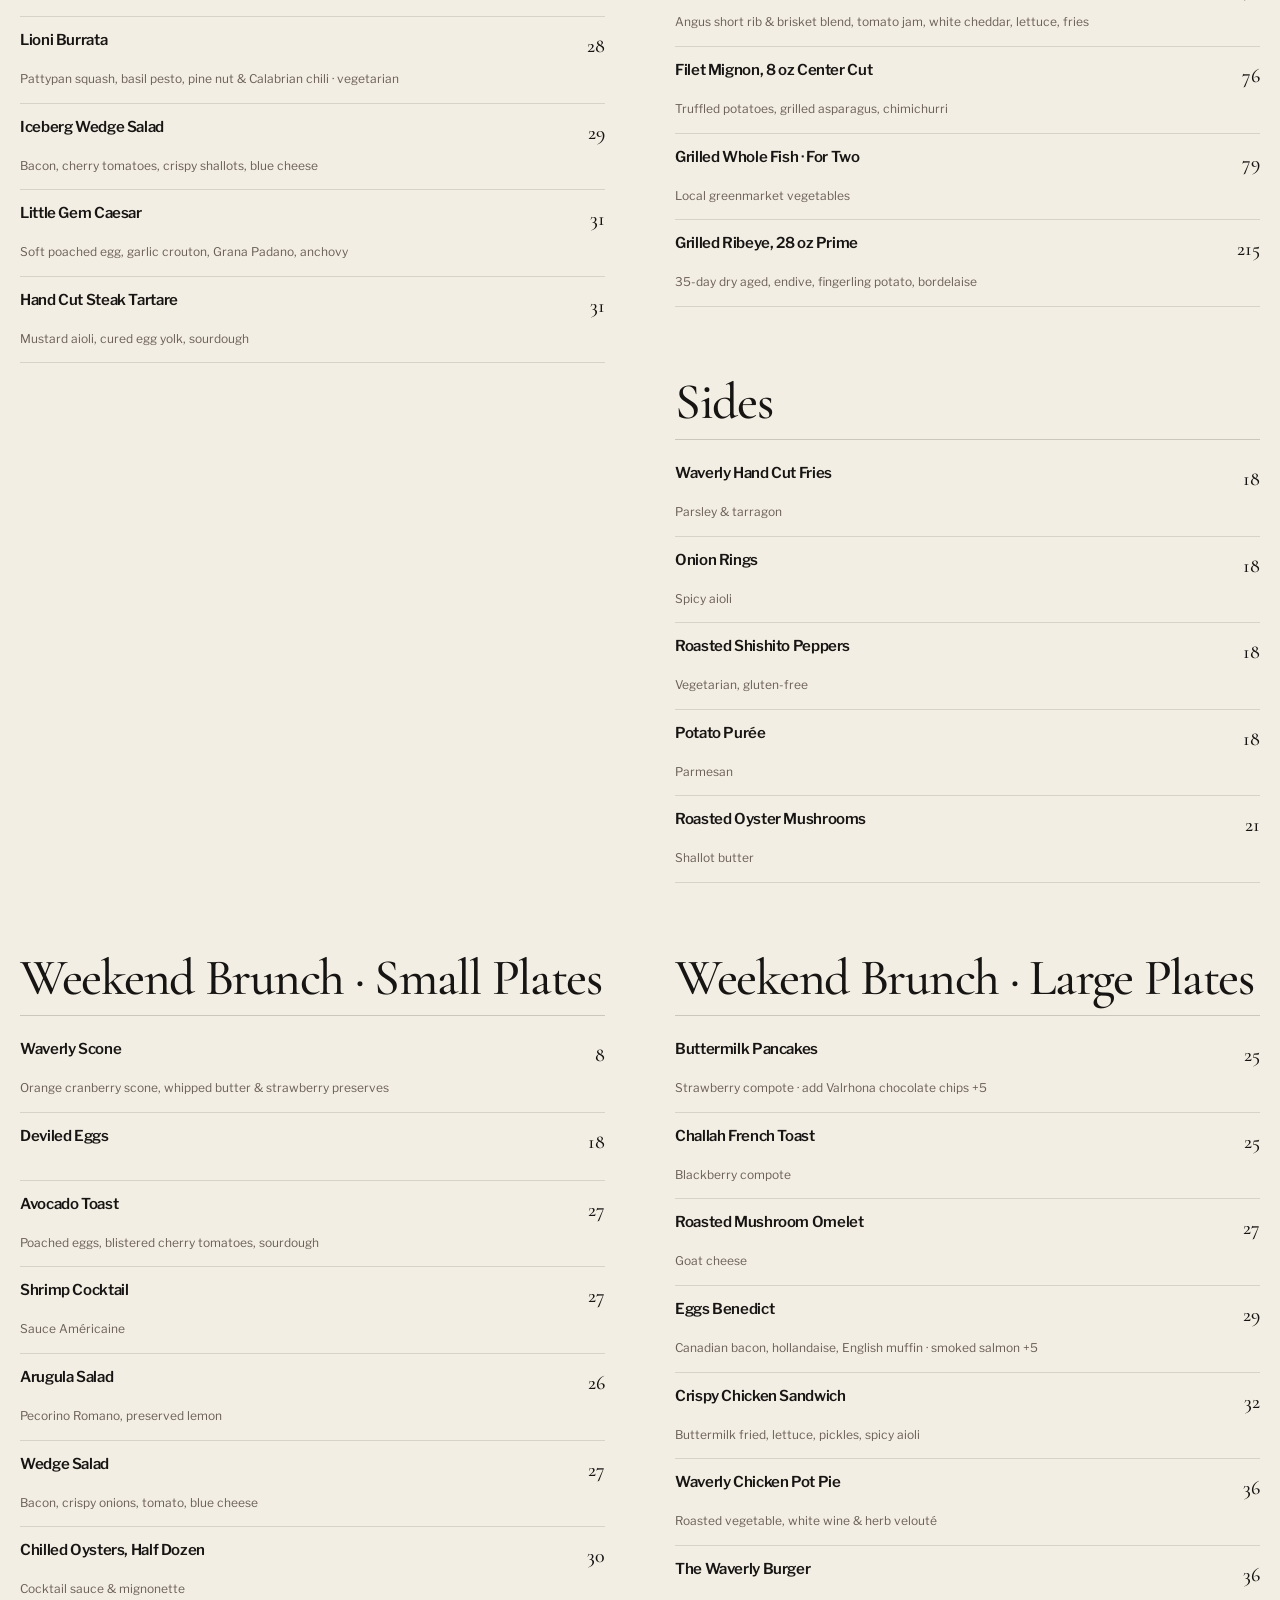
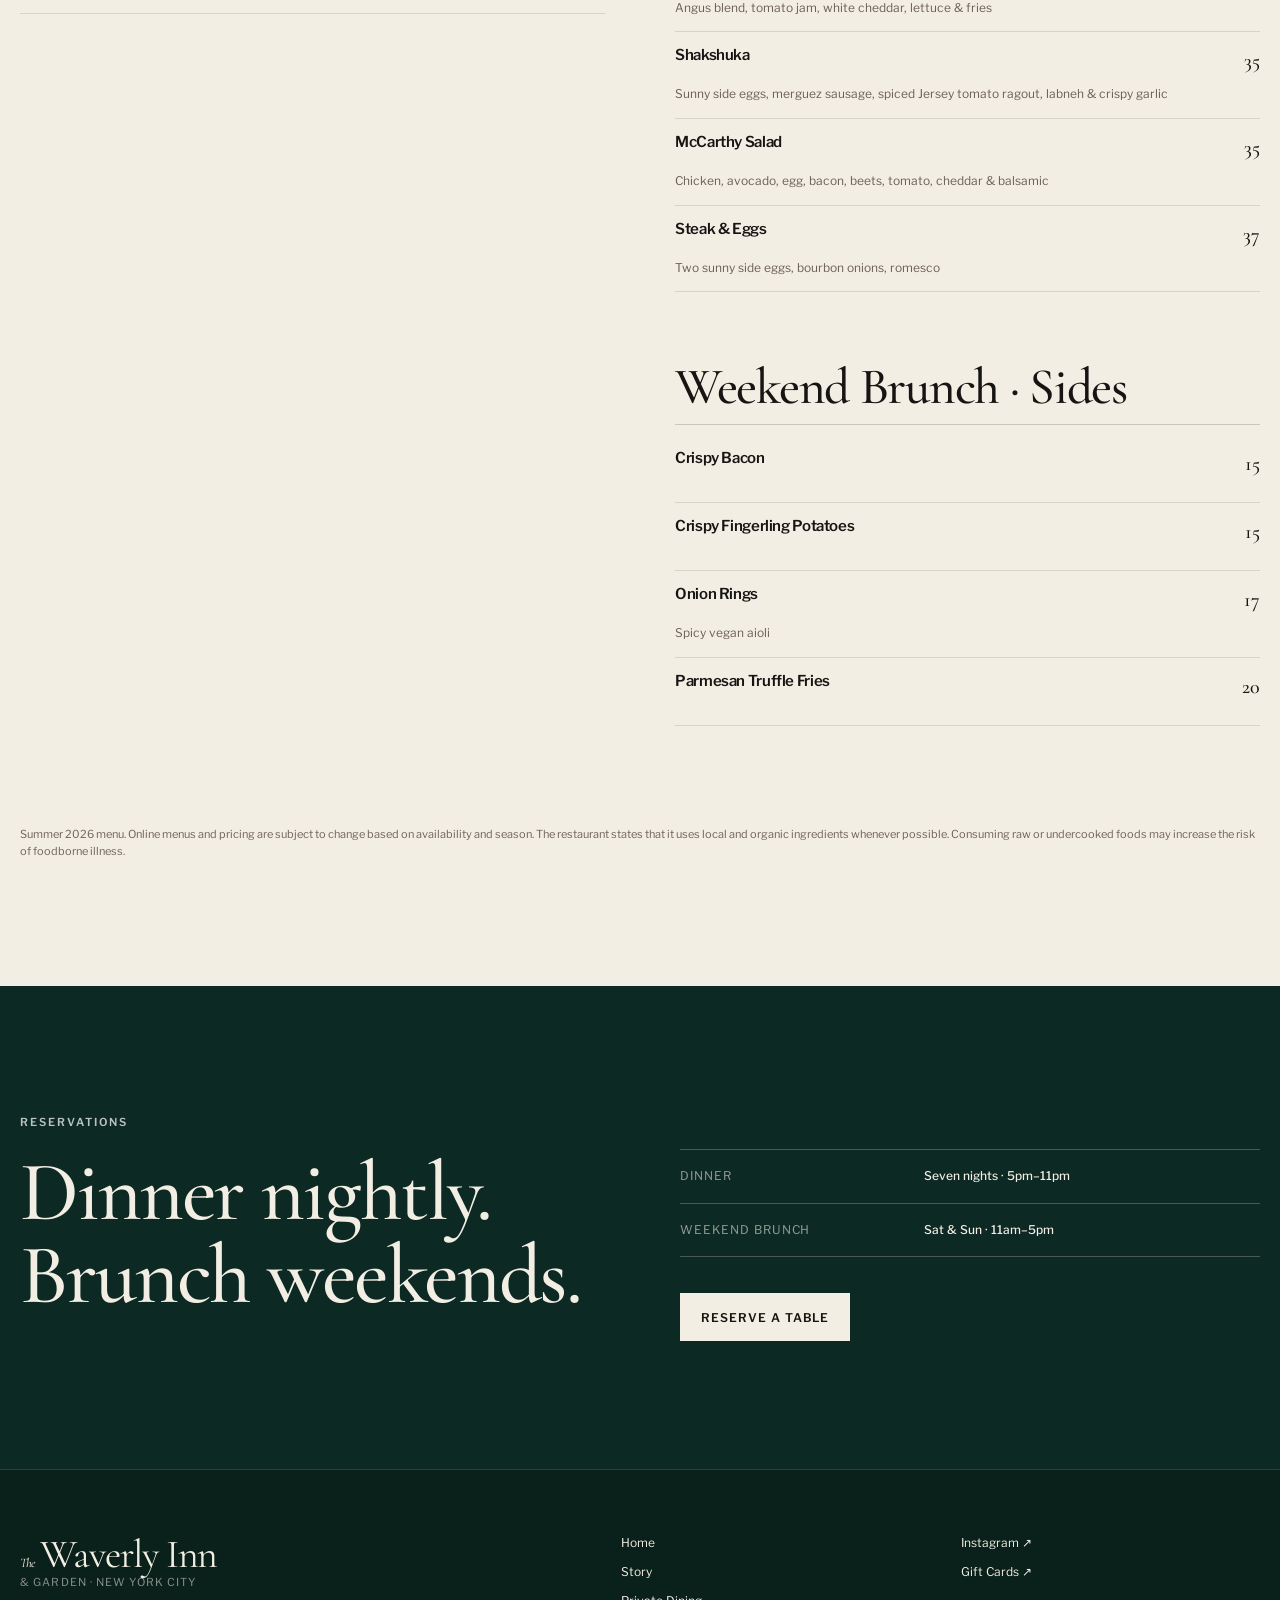
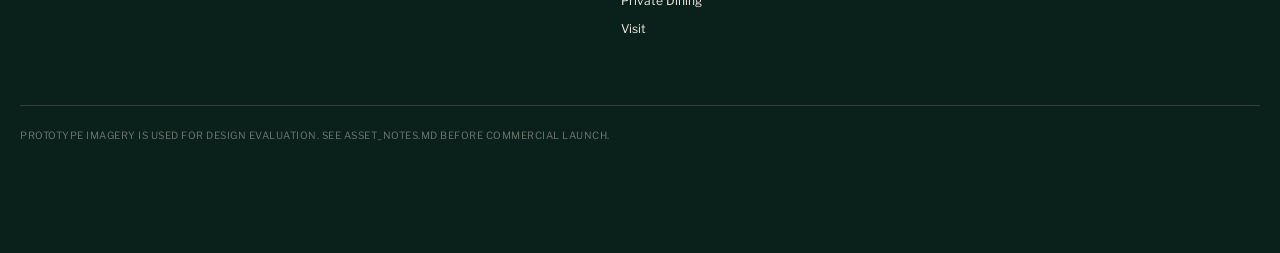
==== commit 9f5d7bc5: "Make menu content available without JavaScript" ====
--- a/menus.html
+++ b/menus.html
@@ -18,101 +18,27 @@
   <div class="mobile-menu" id="mobile-menu" data-mobile-menu hidden><nav aria-label="Mobile navigation"><a href="menus.html">Menus</a><a href="index.html#the-inn">The Inn</a><a href="story.html">Story</a><a href="private-dining.html">Private Dining</a><a href="visit.html">Visit</a></nav><p>16 Bank Street · New York</p></div>
 </header>
 <main id="main" class="inner-main">
-  <header class="inner-hero">
-    <div class="wrap reveal"><p class="eyebrow">Summer 2026</p><h1>Menus</h1><p>Classic American cooking, familiar signatures and seasonal plates for dinner nightly and brunch on Saturday and Sunday.</p></div>
-  </header>
+  <header class="inner-hero"><div class="wrap reveal"><p class="eyebrow">Summer 2026</p><h1>Menus</h1><p>Classic American cooking, familiar signatures and seasonal plates for dinner nightly and brunch on Saturday and Sunday.</p></div></header>
   <img class="page-image" src="https://res.cloudinary.com/the-infatuation/image/upload/c_fill%2Cw_3840%2Car_4%3A3%2Cg_center%2Cf_auto/images/Waverly_Inn_Chicken_Pot_Pie_DavidALee_NYC_004_qbcbq9" alt="Waverly Inn chicken pot pie in cast iron." fetchpriority="high">
 
-  <section class="section">
-    <div class="wrap">
-      <div class="menu-tabs" role="tablist" aria-label="Menu selection">
-        <button class="menu-tab" id="dinner-tab" role="tab" aria-selected="true" aria-controls="dinner-panel">Dinner</button>
-        <button class="menu-tab" id="brunch-tab" role="tab" aria-selected="false" aria-controls="brunch-panel" tabindex="-1">Weekend Brunch</button>
-      </div>
+  <section class="section"><div class="wrap">
+    <div class="menu-tabs" role="tablist" aria-label="Menu selection"><button class="menu-tab" id="dinner-tab" role="tab" aria-selected="true" aria-controls="dinner-panel">Dinner</button><button class="menu-tab" id="brunch-tab" role="tab" aria-selected="false" aria-controls="brunch-panel" tabindex="-1">Weekend Brunch</button></div>
+    <div id="dinner-panel" role="tabpanel" aria-labelledby="dinner-tab" class="menu-panel"><div class="menu-columns"><div>
+      <section class="menu-group"><h2>Chilled Seafood</h2><div class="menu-item"><h3>Tuna Tartare</h3><p>Cucumber, avocado, crispy rice, miso</p><strong>31</strong></div><div class="menu-item"><h3>Local Oysters, Half Dozen</h3><p>Cocktail & mignonette</p><strong>30</strong></div><div class="menu-item"><h3>Hamachi Crudo</h3><p>Serrano, yuzu vinaigrette</p><strong>34</strong></div><div class="menu-item"><h3>Shrimp Cocktail</h3><p>Cocktail & sauce Américaine</p><strong>27</strong></div><div class="menu-item"><h3>Kristal Sturgeon Caviar</h3><p>28g, blini & classic accompaniments</p><strong>175</strong></div></section>
+      <section class="menu-group"><h2>Small Plates</h2><div class="menu-item"><h3>Arugula Salad</h3><p>Pecorino Romano, preserved lemon · vegetarian</p><strong>26</strong></div><div class="menu-item"><h3>Lioni Burrata</h3><p>Pattypan squash, basil pesto, pine nut & Calabrian chili · vegetarian</p><strong>28</strong></div><div class="menu-item"><h3>Iceberg Wedge Salad</h3><p>Bacon, cherry tomatoes, crispy shallots, blue cheese</p><strong>29</strong></div><div class="menu-item"><h3>Little Gem Caesar</h3><p>Soft poached egg, garlic crouton, Grana Padano, anchovy</p><strong>31</strong></div><div class="menu-item"><h3>Hand Cut Steak Tartare</h3><p>Mustard aioli, cured egg yolk, sourdough</p><strong>31</strong></div></section>
+    </div><div>
+      <section class="menu-group"><h2>Large Plates</h2><div class="menu-item"><h3>Porcini Risotto</h3><p>Porcini & shiitake mushroom, Prosecco · vegetarian</p><strong>45</strong></div><div class="menu-item"><h3>Braised Lamb Ragù</h3><p>Pappardelle, Grana Padano, mint</p><strong>41</strong></div><div class="menu-item"><h3>Waverly Pot Pie</h3><p>Amish chicken, vegetable, white wine & herb velouté</p><strong>36</strong></div><div class="menu-item"><h3>Atlantic Salmon</h3><p>Saffron ratatouille</p><strong>45</strong></div><div class="menu-item"><h3>Pan-Fried Crab Cake</h3><p>6 oz, peppadew remoulade, frisée, pickled pearl onion</p><strong>51</strong></div><div class="menu-item"><h3>Roasted Amish Chicken</h3><p>Eggplant purée, golden squash, salmoriglio</p><strong>45</strong></div><div class="menu-item"><h3>Half Duck</h3><p>Baby carrots, black sesame, red pepper coulis · Jurgielewicz Farms, PA</p><strong>55</strong></div><div class="menu-item"><h3>The Waverly Cheeseburger</h3><p>Angus short rib & brisket blend, tomato jam, white cheddar, lettuce, fries</p><strong>36</strong></div><div class="menu-item"><h3>Filet Mignon, 8 oz Center Cut</h3><p>Truffled potatoes, grilled asparagus, chimichurri</p><strong>76</strong></div><div class="menu-item"><h3>Grilled Whole Fish · For Two</h3><p>Local greenmarket vegetables</p><strong>79</strong></div><div class="menu-item"><h3>Grilled Ribeye, 28 oz Prime</h3><p>35-day dry aged, endive, fingerling potato, bordelaise</p><strong>215</strong></div></section>
+      <section class="menu-group"><h2>Sides</h2><div class="menu-item"><h3>Waverly Hand Cut Fries</h3><p>Parsley & tarragon</p><strong>18</strong></div><div class="menu-item"><h3>Onion Rings</h3><p>Spicy aioli</p><strong>18</strong></div><div class="menu-item"><h3>Roasted Shishito Peppers</h3><p>Vegetarian, gluten-free</p><strong>18</strong></div><div class="menu-item"><h3>Potato Purée</h3><p>Parmesan</p><strong>18</strong></div><div class="menu-item"><h3>Roasted Oyster Mushrooms</h3><p>Shallot butter</p><strong>21</strong></div></section>
+    </div></div></div>
 
-      <div id="dinner-panel" role="tabpanel" aria-labelledby="dinner-tab" class="menu-panel">
-        <div class="menu-columns">
-          <div>
-            <section class="menu-group"><h2>Chilled Seafood</h2>
-              <div class="menu-item"><h3>Tuna Tartare</h3><p>Cucumber, avocado, crispy rice, miso</p><strong>31</strong></div>
-              <div class="menu-item"><h3>Local Oysters, Half Dozen</h3><p>Cocktail & mignonette</p><strong>30</strong></div>
-              <div class="menu-item"><h3>Hamachi Crudo</h3><p>Serrano, yuzu vinaigrette</p><strong>34</strong></div>
-              <div class="menu-item"><h3>Shrimp Cocktail</h3><p>Cocktail & sauce Américaine</p><strong>27</strong></div>
-              <div class="menu-item"><h3>Kristal Sturgeon Caviar</h3><p>28g, blini & classic accompaniments</p><strong>175</strong></div>
-            </section>
-            <section class="menu-group"><h2>Small Plates</h2>
-              <div class="menu-item"><h3>Arugula Salad</h3><p>Pecorino Romano, preserved lemon · vegetarian</p><strong>26</strong></div>
-              <div class="menu-item"><h3>Lioni Burrata</h3><p>Pattypan squash, basil pesto, pine nut & Calabrian chili · vegetarian</p><strong>28</strong></div>
-              <div class="menu-item"><h3>Iceberg Wedge Salad</h3><p>Bacon, cherry tomatoes, crispy shallots, blue cheese</p><strong>29</strong></div>
-              <div class="menu-item"><h3>Little Gem Caesar</h3><p>Soft poached egg, garlic crouton, Grana Padano, anchovy</p><strong>31</strong></div>
-              <div class="menu-item"><h3>Hand Cut Steak Tartare</h3><p>Mustard aioli, cured egg yolk, sourdough</p><strong>31</strong></div>
-            </section>
-          </div>
-          <div>
-            <section class="menu-group"><h2>Large Plates</h2>
-              <div class="menu-item"><h3>Porcini Risotto</h3><p>Porcini & shiitake mushroom, Prosecco · vegetarian</p><strong>45</strong></div>
-              <div class="menu-item"><h3>Braised Lamb Ragù</h3><p>Pappardelle, Grana Padano, mint</p><strong>41</strong></div>
-              <div class="menu-item"><h3>Waverly Pot Pie</h3><p>Amish chicken, vegetable, white wine & herb velouté</p><strong>36</strong></div>
-              <div class="menu-item"><h3>Atlantic Salmon</h3><p>Saffron ratatouille</p><strong>45</strong></div>
-              <div class="menu-item"><h3>Pan-Fried Crab Cake</h3><p>6 oz, peppadew remoulade, frisée, pickled pearl onion</p><strong>51</strong></div>
-              <div class="menu-item"><h3>Roasted Amish Chicken</h3><p>Eggplant purée, golden squash, salmoriglio</p><strong>45</strong></div>
-              <div class="menu-item"><h3>Half Duck</h3><p>Baby carrots, black sesame, red pepper coulis · Jurgielewicz Farms, PA</p><strong>55</strong></div>
-              <div class="menu-item"><h3>The Waverly Cheeseburger</h3><p>Angus short rib & brisket blend, tomato jam, white cheddar, lettuce, fries</p><strong>36</strong></div>
-              <div class="menu-item"><h3>Filet Mignon, 8 oz Center Cut</h3><p>Truffled potatoes, grilled asparagus, chimichurri</p><strong>76</strong></div>
-              <div class="menu-item"><h3>Grilled Whole Fish · For Two</h3><p>Local greenmarket vegetables</p><strong>79</strong></div>
-              <div class="menu-item"><h3>Grilled Ribeye, 28 oz Prime</h3><p>35-day dry aged, endive, fingerling potato, bordelaise</p><strong>215</strong></div>
-            </section>
-            <section class="menu-group"><h2>Sides</h2>
-              <div class="menu-item"><h3>Waverly Hand Cut Fries</h3><p>Parsley & tarragon</p><strong>18</strong></div>
-              <div class="menu-item"><h3>Onion Rings</h3><p>Spicy aioli</p><strong>18</strong></div>
-              <div class="menu-item"><h3>Roasted Shishito Peppers</h3><p>Vegetarian, gluten-free</p><strong>18</strong></div>
-              <div class="menu-item"><h3>Potato Purée</h3><p>Parmesan</p><strong>18</strong></div>
-              <div class="menu-item"><h3>Roasted Oyster Mushrooms</h3><p>Shallot butter</p><strong>21</strong></div>
-            </section>
-          </div>
-        </div>
-      </div>
-
-      <div id="brunch-panel" role="tabpanel" aria-labelledby="brunch-tab" class="menu-panel" hidden>
-        <div class="menu-columns">
-          <div>
-            <section class="menu-group"><h2>Small Plates</h2>
-              <div class="menu-item"><h3>Waverly Scone</h3><p>Orange cranberry scone, whipped butter & strawberry preserves</p><strong>8</strong></div>
-              <div class="menu-item"><h3>Deviled Eggs</h3><p></p><strong>18</strong></div>
-              <div class="menu-item"><h3>Avocado Toast</h3><p>Poached eggs, blistered cherry tomatoes, sourdough</p><strong>27</strong></div>
-              <div class="menu-item"><h3>Shrimp Cocktail</h3><p>Sauce Américaine</p><strong>27</strong></div>
-              <div class="menu-item"><h3>Arugula Salad</h3><p>Pecorino Romano, preserved lemon</p><strong>26</strong></div>
-              <div class="menu-item"><h3>Wedge Salad</h3><p>Bacon, crispy onions, tomato, blue cheese</p><strong>27</strong></div>
-              <div class="menu-item"><h3>Chilled Oysters, Half Dozen</h3><p>Cocktail sauce & mignonette</p><strong>30</strong></div>
-            </section>
-          </div>
-          <div>
-            <section class="menu-group"><h2>Large Plates</h2>
-              <div class="menu-item"><h3>Buttermilk Pancakes</h3><p>Strawberry compote · add Valrhona chocolate chips +5</p><strong>25</strong></div>
-              <div class="menu-item"><h3>Challah French Toast</h3><p>Blackberry compote</p><strong>25</strong></div>
-              <div class="menu-item"><h3>Roasted Mushroom Omelet</h3><p>Goat cheese</p><strong>27</strong></div>
-              <div class="menu-item"><h3>Eggs Benedict</h3><p>Canadian bacon, hollandaise, English muffin · smoked salmon +5</p><strong>29</strong></div>
-              <div class="menu-item"><h3>Crispy Chicken Sandwich</h3><p>Buttermilk fried, lettuce, pickles, spicy aioli</p><strong>32</strong></div>
-              <div class="menu-item"><h3>Waverly Chicken Pot Pie</h3><p>Roasted vegetable, white wine & herb velouté</p><strong>36</strong></div>
-              <div class="menu-item"><h3>The Waverly Burger</h3><p>Angus blend, tomato jam, white cheddar, lettuce & fries</p><strong>36</strong></div>
-              <div class="menu-item"><h3>Shakshuka</h3><p>Sunny side eggs, merguez sausage, spiced Jersey tomato ragout, labneh & crispy garlic</p><strong>35</strong></div>
-              <div class="menu-item"><h3>McCarthy Salad</h3><p>Chicken, avocado, egg, bacon, beets, tomato, cheddar & balsamic</p><strong>35</strong></div>
-              <div class="menu-item"><h3>Steak & Eggs</h3><p>Two sunny side eggs, bourbon onions, romesco</p><strong>37</strong></div>
-            </section>
-            <section class="menu-group"><h2>Sides</h2>
-              <div class="menu-item"><h3>Crispy Bacon</h3><p></p><strong>15</strong></div>
-              <div class="menu-item"><h3>Crispy Fingerling Potatoes</h3><p></p><strong>15</strong></div>
-              <div class="menu-item"><h3>Onion Rings</h3><p>Spicy vegan aioli</p><strong>17</strong></div>
-              <div class="menu-item"><h3>Parmesan Truffle Fries</h3><p></p><strong>20</strong></div>
-            </section>
-          </div>
-        </div>
-      </div>
-
-      <p class="menu-disclaimer">Summer 2026 menu. Online menus and pricing are subject to change based on availability and season. The restaurant states that it uses local and organic ingredients whenever possible. Consuming raw or undercooked foods may increase the risk of foodborne illness.</p>
-    </div>
-  </section>
-
+    <div id="brunch-panel" role="tabpanel" aria-labelledby="brunch-tab" class="menu-panel"><div class="menu-columns"><div>
+      <section class="menu-group"><h2>Weekend Brunch · Small Plates</h2><div class="menu-item"><h3>Waverly Scone</h3><p>Orange cranberry scone, whipped butter & strawberry preserves</p><strong>8</strong></div><div class="menu-item"><h3>Deviled Eggs</h3><p></p><strong>18</strong></div><div class="menu-item"><h3>Avocado Toast</h3><p>Poached eggs, blistered cherry tomatoes, sourdough</p><strong>27</strong></div><div class="menu-item"><h3>Shrimp Cocktail</h3><p>Sauce Américaine</p><strong>27</strong></div><div class="menu-item"><h3>Arugula Salad</h3><p>Pecorino Romano, preserved lemon</p><strong>26</strong></div><div class="menu-item"><h3>Wedge Salad</h3><p>Bacon, crispy onions, tomato, blue cheese</p><strong>27</strong></div><div class="menu-item"><h3>Chilled Oysters, Half Dozen</h3><p>Cocktail sauce & mignonette</p><strong>30</strong></div></section>
+    </div><div>
+      <section class="menu-group"><h2>Weekend Brunch · Large Plates</h2><div class="menu-item"><h3>Buttermilk Pancakes</h3><p>Strawberry compote · add Valrhona chocolate chips +5</p><strong>25</strong></div><div class="menu-item"><h3>Challah French Toast</h3><p>Blackberry compote</p><strong>25</strong></div><div class="menu-item"><h3>Roasted Mushroom Omelet</h3><p>Goat cheese</p><strong>27</strong></div><div class="menu-item"><h3>Eggs Benedict</h3><p>Canadian bacon, hollandaise, English muffin · smoked salmon +5</p><strong>29</strong></div><div class="menu-item"><h3>Crispy Chicken Sandwich</h3><p>Buttermilk fried, lettuce, pickles, spicy aioli</p><strong>32</strong></div><div class="menu-item"><h3>Waverly Chicken Pot Pie</h3><p>Roasted vegetable, white wine & herb velouté</p><strong>36</strong></div><div class="menu-item"><h3>The Waverly Burger</h3><p>Angus blend, tomato jam, white cheddar, lettuce & fries</p><strong>36</strong></div><div class="menu-item"><h3>Shakshuka</h3><p>Sunny side eggs, merguez sausage, spiced Jersey tomato ragout, labneh & crispy garlic</p><strong>35</strong></div><div class="menu-item"><h3>McCarthy Salad</h3><p>Chicken, avocado, egg, bacon, beets, tomato, cheddar & balsamic</p><strong>35</strong></div><div class="menu-item"><h3>Steak & Eggs</h3><p>Two sunny side eggs, bourbon onions, romesco</p><strong>37</strong></div></section>
+      <section class="menu-group"><h2>Weekend Brunch · Sides</h2><div class="menu-item"><h3>Crispy Bacon</h3><p></p><strong>15</strong></div><div class="menu-item"><h3>Crispy Fingerling Potatoes</h3><p></p><strong>15</strong></div><div class="menu-item"><h3>Onion Rings</h3><p>Spicy vegan aioli</p><strong>17</strong></div><div class="menu-item"><h3>Parmesan Truffle Fries</h3><p></p><strong>20</strong></div></section>
+    </div></div></div>
+    <p class="menu-disclaimer">Summer 2026 menu. Online menus and pricing are subject to change based on availability and season. The restaurant states that it uses local and organic ingredients whenever possible. Consuming raw or undercooked foods may increase the risk of foodborne illness.</p>
+  </div></section>
   <section class="visit-tease dark-section"><div class="wrap visit-grid"><div class="visit-title reveal"><p class="eyebrow">Reservations</p><h2>Dinner nightly.<br>Brunch weekends.</h2></div><div class="visit-details reveal"><div class="hours"><p><span>Dinner</span><strong>Seven nights · 5pm–11pm</strong></p><p><span>Weekend brunch</span><strong>Sat & Sun · 11am–5pm</strong></p></div><div class="visit-actions"><a class="button button-light" href="https://resy.com/cities/new-york-ny/venues/the-waverly-inn" target="_blank" rel="noopener">Reserve a Table</a></div></div></div></section>
 </main>
 <footer class="site-footer"><div class="wrap footer-grid"><div class="footer-brand"><span class="wordmark footer-wordmark"><span class="wordmark-the">The</span><span>Waverly Inn</span></span><p>& Garden · New York City</p></div><nav aria-label="Footer navigation"><a href="index.html">Home</a><a href="story.html">Story</a><a href="private-dining.html">Private Dining</a><a href="visit.html">Visit</a></nav><div class="footer-links"><a href="https://www.instagram.com/thewaverlyinnstagram/" target="_blank" rel="noopener">Instagram ↗</a><a href="https://www.toasttab.com/the-waverly-inn-16-bank-street/giftcards" target="_blank" rel="noopener">Gift Cards ↗</a></div><p class="footer-note">Prototype imagery is used for design evaluation. See ASSET_NOTES.md before commercial launch.</p></div></footer>
--- a/styles.css
+++ b/styles.css
@@ -1,302 +1,20 @@
-/* Waverly Inn prototype — rights status for remote imagery is documented in ASSET_NOTES.md */
-:root {
-  --ink: #171513;
-  --paper: #f3eee4;
-  --paper-2: #e7dece;
-  --oxblood: #782526;
-  --green: #173b32;
-  --green-deep: #0d2923;
-  --candle: #c49459;
-  --stone: #cfc5b5;
-  --white: #fffdf8;
-  --serif: "Cormorant Garamond", Georgia, serif;
-  --sans: "Libre Franklin", Arial, sans-serif;
-  --wrap: min(1320px, calc(100vw - 40px));
-  --ease: cubic-bezier(.2,.7,.2,1);
-}
-
-* { box-sizing: border-box; }
-html { scroll-behavior: smooth; background: var(--paper); }
-body { margin: 0; color: var(--ink); background: var(--paper); font-family: var(--sans); font-size: 16px; line-height: 1.55; -webkit-font-smoothing: antialiased; }
-body.menu-open { overflow: hidden; }
-img { max-width: 100%; display: block; }
-a { color: inherit; text-decoration-thickness: 1px; text-underline-offset: .25em; }
-button, a { -webkit-tap-highlight-color: transparent; }
-button { font: inherit; }
-::selection { background: var(--oxblood); color: var(--white); }
-
-.skip-link { position: fixed; top: 8px; left: 8px; z-index: 9999; transform: translateY(-160%); background: var(--white); color: var(--ink); padding: 10px 14px; }
-.skip-link:focus { transform: none; }
-.sr-only { position: absolute!important; width: 1px!important; height: 1px!important; padding: 0!important; margin: -1px!important; overflow: hidden!important; clip: rect(0,0,0,0)!important; white-space: nowrap!important; border: 0!important; }
-:focus-visible { outline: 2px solid var(--candle); outline-offset: 4px; }
-.wrap { width: var(--wrap); margin-inline: auto; }
-.section { padding: clamp(72px, 9vw, 148px) 0; }
-.dark-section { background: var(--green-deep); color: var(--paper); }
-
-h1,h2,h3,p { margin-top: 0; }
-h1,h2,h3 { font-family: var(--serif); font-weight: 500; line-height: .98; letter-spacing: -.025em; }
-h1 { font-size: clamp(58px, 9vw, 138px); }
-h2 { font-size: clamp(44px, 6.6vw, 94px); }
-h3 { font-size: clamp(30px, 3.6vw, 52px); }
-em { font-weight: 500; }
-.eyebrow { margin: 0 0 20px; font-size: 11px; font-weight: 600; text-transform: uppercase; letter-spacing: .18em; color: rgba(255,255,255,.72); }
-.eyebrow.dark { color: var(--oxblood); }
-.lede { font-family: var(--serif); font-size: clamp(24px, 2.5vw, 38px); line-height: 1.18; }
-
-.button { display: inline-flex; min-height: 48px; align-items: center; justify-content: center; padding: 13px 20px 12px; border: 1px solid var(--oxblood); background: var(--oxblood); color: var(--white); font-size: 12px; font-weight: 600; letter-spacing: .08em; text-transform: uppercase; text-decoration: none; transition: background .2s var(--ease), color .2s var(--ease), border-color .2s var(--ease), transform .2s var(--ease); }
-.button:hover { background: #642022; transform: translateY(-1px); }
-.button-small { min-height: 42px; padding-inline: 17px; }
-.button-light { color: var(--ink); background: var(--paper); border-color: var(--paper); }
-.button-light:hover { background: var(--white); }
-.text-link { display: inline-flex; align-items: center; gap: 10px; font-size: 12px; font-weight: 600; letter-spacing: .08em; text-transform: uppercase; text-decoration: none; border-bottom: 1px solid currentColor; padding-bottom: 5px; }
-.text-link span { transition: transform .2s var(--ease); }
-.text-link:hover span { transform: translateX(4px); }
-.text-link-light { color: var(--paper); }
-
-.site-header { position: fixed; inset: 0 0 auto; z-index: 100; height: 84px; padding: 0 max(20px, calc((100vw - 1440px)/2)); display: grid; grid-template-columns: 1fr auto 1fr; align-items: center; color: var(--white); border-bottom: 1px solid rgba(255,255,255,.18); transition: color .25s var(--ease), background .25s var(--ease), height .25s var(--ease), border-color .25s var(--ease); }
-.site-header.scrolled, .site-header.inner-header { height: 72px; background: rgba(243,238,228,.96); color: var(--ink); border-color: rgba(23,21,19,.12); backdrop-filter: blur(14px); }
-.wordmark { justify-self: start; display: inline-flex; align-items: baseline; gap: 7px; font-family: var(--serif); font-size: 29px; line-height: 1; text-decoration: none; letter-spacing: -.03em; white-space: nowrap; }
-.wordmark-the { font-size: 13px; font-style: italic; }
-.desktop-nav { display: flex; align-items: center; gap: clamp(20px, 2.6vw, 42px); }
-.desktop-nav a { font-size: 11px; font-weight: 600; letter-spacing: .08em; text-transform: uppercase; text-decoration: none; position: relative; }
-.desktop-nav a::after { content: ""; position: absolute; left: 0; right: 100%; bottom: -8px; height: 1px; background: currentColor; transition: right .2s var(--ease); }
-.desktop-nav a:hover::after { right: 0; }
-.header-reserve { justify-self: end; }
-.site-header:not(.scrolled):not(.inner-header) .header-reserve { border-color: rgba(255,255,255,.65); background: rgba(23,21,19,.2); }
-.menu-toggle { display: none; border: 0; background: transparent; padding: 12px; color: currentColor; }
-.menu-toggle span:not(.sr-only) { display: block; width: 26px; height: 1px; background: currentColor; margin: 6px 0; transition: transform .2s var(--ease); }
-.mobile-menu { position: fixed; inset: 72px 0 0; background: var(--paper); color: var(--ink); padding: 48px 24px; }
-.mobile-menu nav { display: grid; gap: 9px; }
-.mobile-menu nav a { font-family: var(--serif); font-size: clamp(40px, 12vw, 64px); line-height: 1; text-decoration: none; }
-.mobile-menu p { position: absolute; bottom: 42px; font-size: 11px; text-transform: uppercase; letter-spacing: .12em; }
-
-.hero { position: relative; min-height: 100svh; overflow: hidden; color: var(--white); background: var(--ink); }
-.hero-media, .hero-shade { position: absolute; inset: 0; width: 100%; height: 100%; }
-.hero-media { object-fit: cover; object-position: center; transform: scale(1.01); }
-.hero-shade { background: linear-gradient(90deg, rgba(8,11,9,.67) 0%, rgba(8,11,9,.32) 53%, rgba(8,11,9,.18) 100%), linear-gradient(0deg, rgba(8,11,9,.55) 0%, transparent 42%); }
-.hero-content { position: relative; z-index: 1; min-height: 100svh; padding-top: 22vh; padding-bottom: 12vh; display: flex; flex-direction: column; justify-content: center; align-items: flex-start; }
-.hero h1 { margin-bottom: 30px; max-width: 1100px; text-wrap: balance; }
-.hero h1 em { color: #e7c99d; }
-.hero-copy { max-width: 540px; font-size: clamp(17px, 1.45vw, 21px); color: rgba(255,255,255,.84); }
-.hero-actions { margin-top: 25px; display: flex; align-items: center; gap: 26px; }
-.hero-scroll { position: absolute; z-index: 1; right: max(20px, calc((100vw - 1320px)/2)); bottom: 38px; display: flex; align-items: center; gap: 13px; font-size: 9px; letter-spacing: .16em; text-transform: uppercase; text-decoration: none; }
-.hero-scroll span { width: 42px; height: 1px; background: currentColor; }
-
-.intro-grid { display: grid; grid-template-columns: 1fr 3fr; column-gap: clamp(30px, 6vw, 100px); }
-.intro-grid .eyebrow { grid-column: 1; padding-top: 12px; }
-.intro-grid h2 { grid-column: 2; margin-bottom: 44px; max-width: 1000px; }
-.intro-grid .lede { grid-column: 2; max-width: 820px; color: #493e36; }
-
-.rooms-section { background: #e8dfd0; }
-.section-heading { display: grid; grid-template-columns: 1.7fr 1fr; gap: 40px; align-items: end; margin-bottom: 60px; }
-.section-heading h2 { margin-bottom: 0; }
-.section-heading > p { max-width: 440px; margin: 0 0 8px; color: #554b43; }
-.room-grid { display: grid; grid-template-columns: 1.25fr 1fr; gap: 28px; align-items: start; }
-.room-card { margin: 0 0 48px; }
-.room-card-large { grid-row: span 2; }
-.image-frame { overflow: hidden; background: #c5baa8; }
-.image-frame img { width: 100%; height: 100%; object-fit: cover; transition: transform .8s var(--ease); }
-.room-card:hover .image-frame img { transform: scale(1.025); }
-.image-frame.portrait { aspect-ratio: 4/5; }
-.image-frame.landscape { aspect-ratio: 4/3; }
-.room-copy { display: grid; grid-template-columns: 40px 1fr; gap: 0 10px; padding-top: 18px; border-top: 1px solid rgba(23,21,19,.25); margin-top: 15px; }
-.room-copy > span { grid-row: 1 / span 2; font-size: 10px; padding-top: 8px; letter-spacing: .15em; }
-.room-copy h3 { font-size: clamp(30px, 3vw, 42px); margin-bottom: 7px; }
-.room-copy p { max-width: 530px; color: #5b5149; }
-
-.signature-section { overflow: hidden; }
-.signature-layout { display: grid; grid-template-columns: .8fr 1.45fr; gap: clamp(50px, 8vw, 120px); align-items: center; }
-.signature-copy { position: sticky; top: 130px; align-self: start; padding-top: 50px; }
-.signature-copy h2 { font-size: clamp(50px, 6.4vw, 88px); }
-.signature-copy > p:not(.eyebrow) { max-width: 470px; color: rgba(243,238,228,.76); margin-bottom: 34px; }
-.dish-stack { display: grid; gap: 74px; }
-.dish-card { max-width: 720px; }
-.dish-card-offset { margin-left: clamp(0px, 5vw, 80px); }
-.dish-card img { width: 100%; aspect-ratio: 4/3; object-fit: cover; filter: saturate(.9) contrast(1.03); }
-.dish-card > div { display: grid; grid-template-columns: 1fr auto; gap: 0 20px; border-top: 1px solid rgba(243,238,228,.28); padding-top: 18px; margin-top: 14px; }
-.dish-card .eyebrow { grid-column: 1 / -1; margin-bottom: 8px; }
-.dish-card h3 { grid-column: 1; margin: 0 0 9px; font-size: clamp(32px, 3.4vw, 46px); }
-.dish-card p:last-of-type { grid-column: 1; color: rgba(243,238,228,.68); max-width: 520px; }
-.dish-card strong { grid-column: 2; grid-row: 2; font-family: var(--serif); font-size: 26px; font-weight: 500; }
-.menu-note { margin-top: 56px; text-align: right; color: rgba(243,238,228,.5); font-size: 10px; text-transform: uppercase; letter-spacing: .1em; }
-
-.story-grid { display: grid; grid-template-columns: 1.08fr .92fr; gap: clamp(50px, 8vw, 110px); align-items: center; }
-.story-image img { width: 100%; aspect-ratio: 4/5; object-fit: cover; }
-.story-copy h2 { margin-bottom: 32px; }
-.story-copy > p:not(.eyebrow) { max-width: 580px; font-size: 18px; color: #564b42; margin-bottom: 34px; }
-.press-strip { border-top: 1px solid rgba(23,21,19,.16); border-bottom: 1px solid rgba(23,21,19,.16); padding: 46px 0; }
-.press-grid { display: grid; grid-template-columns: repeat(3, 1fr); }
-.press-grid > div { padding: 0 34px; border-right: 1px solid rgba(23,21,19,.16); }
-.press-grid > div:first-child { padding-left: 0; }
-.press-grid > div:last-child { border: 0; }
-.press-source { display: block; font-size: 10px; letter-spacing: .12em; text-transform: uppercase; color: var(--oxblood); margin-bottom: 16px; }
-.press-grid strong { display: block; font-family: var(--serif); font-size: 40px; font-weight: 500; margin-bottom: 7px; }
-.press-grid p { margin-bottom: 0; color: #61564e; font-size: 13px; }
-
-.private-tease { position: relative; min-height: 780px; display: flex; align-items: center; color: var(--white); overflow: hidden; }
-.private-bg { position: absolute; inset: 0; }
-.private-bg::after { content: ""; position: absolute; inset: 0; background: linear-gradient(90deg, rgba(10,15,12,.82), rgba(10,15,12,.18)); }
-.private-bg img { width: 100%; height: 100%; object-fit: cover; }
-.private-card { position: relative; z-index: 1; }
-.private-card h2 { max-width: 700px; }
-.private-card p:not(.eyebrow) { max-width: 570px; color: rgba(255,255,255,.78); font-size: 18px; margin-bottom: 30px; }
-
-.gallery-grid { display: grid; grid-template-columns: repeat(12, 1fr); gap: 16px; align-items: start; }
-.gallery-item { position: relative; grid-column: span 5; border: 0; background: transparent; padding: 0; cursor: zoom-in; text-align: left; color: var(--ink); }
-.gallery-item:nth-child(2) { grid-column: 8 / span 5; margin-top: 90px; }
-.gallery-item:nth-child(3) { grid-column: 2 / span 4; margin-top: -70px; }
-.gallery-item:nth-child(4) { grid-column: 7 / span 5; margin-top: 22px; }
-.gallery-item img { width: 100%; aspect-ratio: 4/3; object-fit: cover; transition: transform .55s var(--ease), filter .55s var(--ease); }
-.gallery-item:hover img { transform: scale(.985); filter: brightness(.94); }
-.gallery-item span { display: block; padding: 9px 0; font-size: 10px; letter-spacing: .12em; text-transform: uppercase; }
-.gallery-wide img { aspect-ratio: 3/2; }
-.gallery-tall img { aspect-ratio: 4/5; }
-.gallery-dialog { width: min(1100px, calc(100vw - 40px)); max-height: 90vh; padding: 0; border: 0; background: #090908; color: white; }
-.gallery-dialog::backdrop { background: rgba(0,0,0,.86); }
-.gallery-dialog img { width: 100%; max-height: 86vh; object-fit: contain; }
-.gallery-close { position: fixed; right: 24px; top: 20px; z-index: 2; width: 48px; height: 48px; border: 1px solid rgba(255,255,255,.6); color: white; background: rgba(0,0,0,.4); font-size: 30px; cursor: pointer; }
-
-.visit-tease { padding: clamp(82px, 10vw, 150px) 0; }
-.visit-grid { display: grid; grid-template-columns: 1fr 1fr; gap: 80px; }
-.visit-title h2 { margin-bottom: 0; }
-.visit-details { padding-top: 35px; }
-.visit-details address { font-family: var(--serif); font-size: clamp(27px, 3vw, 40px); line-height: 1.15; font-style: normal; margin-bottom: 42px; }
-.visit-details address a { text-decoration: none; }
-.hours { border-top: 1px solid rgba(243,238,228,.25); }
-.hours p { display: grid; grid-template-columns: 1fr 1.5fr; gap: 20px; padding: 17px 0; margin: 0; border-bottom: 1px solid rgba(243,238,228,.25); font-size: 12px; }
-.hours span { color: rgba(243,238,228,.58); text-transform: uppercase; letter-spacing: .08em; }
-.hours strong { font-weight: 500; }
-.visit-actions { margin-top: 36px; display: flex; gap: 28px; align-items: center; }
-
-.site-footer { padding: 64px 0 100px; background: #0a201b; color: var(--paper); border-top: 1px solid rgba(243,238,228,.15); }
-.footer-grid { display: grid; grid-template-columns: 1.5fr .8fr .8fr; gap: 40px; }
-.footer-brand .wordmark { display: flex; font-size: 40px; }
-.footer-brand p { color: rgba(243,238,228,.55); font-size: 11px; text-transform: uppercase; letter-spacing: .1em; }
-.site-footer nav, .footer-links { display: grid; align-content: start; gap: 10px; }
-.site-footer nav a, .footer-links a { font-size: 12px; text-decoration: none; }
-.footer-note { grid-column: 1 / -1; border-top: 1px solid rgba(243,238,228,.15); padding-top: 22px; margin-top: 26px; color: rgba(243,238,228,.42); font-size: 10px; letter-spacing: .05em; text-transform: uppercase; }
-.mobile-action-bar { display: none; }
-
-/* Inner pages */
-.inner-main { padding-top: 72px; }
-.inner-hero { padding: clamp(80px, 11vw, 160px) 0 clamp(60px, 8vw, 110px); background: var(--paper); }
-.inner-hero h1 { color: var(--ink); max-width: 1080px; margin: 0; }
-.inner-hero .eyebrow { color: var(--oxblood); }
-.inner-hero p:not(.eyebrow) { font-family: var(--serif); max-width: 720px; font-size: clamp(22px, 2.6vw, 36px); color: #594e45; }
-.page-image { width: 100%; max-height: 76svh; object-fit: cover; }
-.menu-tabs { display: flex; gap: 25px; border-bottom: 1px solid rgba(23,21,19,.2); margin-bottom: 56px; }
-.menu-tab { border: 0; background: none; padding: 0 0 12px; cursor: pointer; font-size: 11px; font-weight: 600; letter-spacing: .1em; text-transform: uppercase; color: #6e6259; border-bottom: 2px solid transparent; }
-.menu-tab[aria-selected="true"] { color: var(--oxblood); border-color: var(--oxblood); }
-.menu-panel[hidden] { display: none; }
-.menu-columns { display: grid; grid-template-columns: repeat(2, minmax(0,1fr)); gap: 70px; }
-.menu-group { margin-bottom: 70px; }
-.menu-group h2 { font-size: clamp(38px, 4vw, 58px); border-bottom: 1px solid rgba(23,21,19,.18); padding-bottom: 12px; margin-bottom: 10px; }
-.menu-item { display: grid; grid-template-columns: 1fr auto; gap: 8px 22px; padding: 14px 0; border-bottom: 1px solid rgba(23,21,19,.12); }
-.menu-item h3 { font-family: var(--sans); font-size: 15px; font-weight: 600; letter-spacing: 0; line-height: 1.3; margin: 0; }
-.menu-item p { grid-column: 1; color: #6a5f57; font-size: 12px; margin: 0; }
-.menu-item strong { grid-column: 2; grid-row: 1; font-family: var(--serif); font-size: 20px; font-weight: 500; }
-.menu-disclaimer { margin-top: 30px; color: #6d625a; font-size: 11px; }
-.story-timeline { display: grid; grid-template-columns: 1fr 1.1fr; gap: 60px; }
-.timeline-list { border-top: 1px solid rgba(23,21,19,.2); }
-.timeline-item { display: grid; grid-template-columns: 100px 1fr; gap: 24px; padding: 25px 0; border-bottom: 1px solid rgba(23,21,19,.2); }
-.timeline-year { color: var(--oxblood); font-family: var(--serif); font-size: 24px; }
-.timeline-item h3 { font-size: 30px; margin-bottom: 7px; }
-.timeline-item p { color: #5d524a; margin: 0; }
-.event-spaces { display: grid; grid-template-columns: repeat(3,1fr); gap: 18px; }
-.event-card img { width: 100%; aspect-ratio: 4/5; object-fit: cover; }
-.event-card h2 { font-size: 38px; margin: 14px 0 8px; }
-.event-card p { color: #5b5149; }
-.contact-band { background: var(--oxblood); color: white; padding: 70px 0; }
-.contact-band .wrap { display: flex; justify-content: space-between; gap: 40px; align-items: center; }
-.contact-band h2 { font-size: clamp(44px, 6vw, 80px); margin: 0; }
-.visit-page-grid { display: grid; grid-template-columns: 1fr 1fr; gap: 70px; align-items: start; }
-.visit-panel { border-top: 1px solid rgba(23,21,19,.2); padding-top: 18px; }
-.visit-panel h2 { font-size: 44px; }
-.visit-panel address { font-style: normal; font-family: var(--serif); font-size: 28px; }
-.notice { padding: 20px; background: #e6dccb; font-size: 12px; color: #5d5045; }
-
-.reveal { opacity: 0; transform: translateY(20px); transition: opacity .65s var(--ease), transform .65s var(--ease); }
-.reveal.is-visible { opacity: 1; transform: none; }
-
-@media (max-width: 1000px) {
-  :root { --wrap: min(100% - 32px, 900px); }
-  .desktop-nav { display: none; }
-  .site-header { grid-template-columns: 1fr auto auto; gap: 8px; }
-  .header-reserve { margin-right: 4px; }
-  .menu-toggle { display: block; }
-  .intro-grid { grid-template-columns: 1fr; }
-  .intro-grid .eyebrow, .intro-grid h2, .intro-grid .lede { grid-column: 1; }
-  .room-grid, .signature-layout, .story-grid, .visit-grid, .story-timeline, .visit-page-grid { grid-template-columns: 1fr; }
-  .room-card-large { grid-row: auto; }
-  .room-card { max-width: 760px; }
-  .room-card:nth-child(even) { margin-left: auto; width: 78%; }
-  .signature-copy { position: static; padding-top: 0; }
-  .dish-stack { max-width: 760px; margin-left: auto; }
-  .press-grid { grid-template-columns: 1fr; }
-  .press-grid > div { padding: 24px 0; border-right: 0; border-bottom: 1px solid rgba(23,21,19,.16); }
-  .press-grid > div:last-child { border-bottom: 0; }
-  .private-tease { min-height: 680px; }
-  .gallery-item, .gallery-item:nth-child(2), .gallery-item:nth-child(3), .gallery-item:nth-child(4) { grid-column: span 6; margin-top: 0; }
-  .footer-grid { grid-template-columns: 1fr 1fr; }
-  .footer-brand { grid-column: 1 / -1; }
-  .menu-columns { grid-template-columns: 1fr; gap: 0; }
-  .event-spaces { grid-template-columns: 1fr; }
-  .event-card { display: grid; grid-template-columns: 1fr 1fr; gap: 24px; align-items: center; }
-  .contact-band .wrap { align-items: flex-start; flex-direction: column; }
-}
-
-@media (max-width: 680px) {
-  body { padding-bottom: 62px; }
-  :root { --wrap: calc(100vw - 28px); }
-  .section { padding: 72px 0; }
-  .site-header, .site-header.scrolled, .site-header.inner-header { height: 64px; padding-inline: 14px; }
-  .mobile-menu { inset-top: 64px; }
-  .wordmark { font-size: 24px; }
-  .wordmark-the { font-size: 11px; }
-  .header-reserve { display: none; }
-  .site-header { grid-template-columns: 1fr auto; }
-  .hero-home { min-height: 82svh; }
-  .hero-content { min-height: 82svh; justify-content: flex-end; padding: 130px 0 76px; }
-  .hero h1 { font-size: clamp(54px, 17vw, 78px); margin-bottom: 22px; }
-  .hero-copy { font-size: 15px; max-width: 360px; }
-  .hero-actions { align-items: flex-start; flex-direction: column; gap: 20px; }
-  .hero-scroll { display: none; }
-  .intro-grid h2 { font-size: clamp(45px, 13vw, 68px); }
-  .lede { font-size: 25px; }
-  .section-heading { grid-template-columns: 1fr; gap: 14px; margin-bottom: 36px; }
-  .room-card:nth-child(even) { width: 88%; }
-  .room-copy { grid-template-columns: 32px 1fr; }
-  .signature-layout { gap: 50px; }
-  .signature-copy h2 { font-size: 56px; }
-  .dish-stack { gap: 48px; }
-  .dish-card-offset { margin-left: 0; width: 90%; justify-self: end; }
-  .dish-card > div { grid-template-columns: 1fr auto; }
-  .story-grid { gap: 42px; }
-  .story-image { width: 88%; }
-  .private-tease { min-height: 620px; padding: 64px 0; align-items: flex-end; }
-  .private-card h2 { font-size: 58px; }
-  .gallery-grid { gap: 10px; }
-  .gallery-item, .gallery-item:nth-child(2), .gallery-item:nth-child(3), .gallery-item:nth-child(4) { grid-column: span 12; }
-  .gallery-item:nth-child(even) { width: 88%; margin-left: auto; }
-  .visit-grid { gap: 30px; }
-  .hours p { grid-template-columns: 1fr; gap: 3px; }
-  .visit-actions { flex-direction: column; align-items: flex-start; }
-  .footer-grid { grid-template-columns: 1fr; }
-  .footer-brand { grid-column: auto; }
-  .footer-note { grid-column: auto; }
-  .mobile-action-bar { position: fixed; z-index: 120; inset: auto 0 0; display: grid; grid-template-columns: 1fr 1fr; height: 62px; background: var(--paper); border-top: 1px solid rgba(23,21,19,.16); }
-  .mobile-action-bar a { display: grid; place-items: center; text-decoration: none; text-transform: uppercase; letter-spacing: .1em; font-size: 11px; font-weight: 600; }
-  .mobile-action-primary { background: var(--oxblood); color: white; }
-  .inner-main { padding-top: 64px; }
-  .inner-hero h1 { font-size: 58px; }
-  .menu-tabs { overflow-x: auto; }
-  .timeline-item { grid-template-columns: 70px 1fr; }
-  .event-card { grid-template-columns: 1fr; }
-  .event-card img { aspect-ratio: 4/3; }
-}
-
-@media (prefers-reduced-motion: reduce) {
-  *, *::before, *::after { scroll-behavior: auto!important; animation-duration: .01ms!important; animation-iteration-count: 1!important; transition-duration: .01ms!important; }
-  .reveal { opacity: 1; transform: none; }
-  .hero-media { transform: none; }
-}
+/* Waverly Inn prototype — remote imagery rights are tracked in ASSET_NOTES.md */
+:root{--ink:#171513;--paper:#f3eee4;--paper2:#e8dfd0;--oxblood:#782526;--green:#173b32;--green-deep:#0d2923;--candle:#c49459;--white:#fffdf8;--serif:"Cormorant Garamond",Georgia,serif;--sans:"Libre Franklin",Arial,sans-serif;--wrap:min(1320px,calc(100vw - 40px));--ease:cubic-bezier(.2,.7,.2,1)}
+*{box-sizing:border-box}html{scroll-behavior:smooth;background:var(--paper)}body{margin:0;color:var(--ink);background:var(--paper);font-family:var(--sans);font-size:16px;line-height:1.55;-webkit-font-smoothing:antialiased}body.menu-open{overflow:hidden}img{display:block;max-width:100%}a{color:inherit;text-underline-offset:.25em}button{font:inherit}button,a{-webkit-tap-highlight-color:transparent}::selection{background:var(--oxblood);color:white}:focus-visible{outline:2px solid var(--candle);outline-offset:4px}.wrap{width:var(--wrap);margin-inline:auto}.section{padding:clamp(72px,9vw,148px) 0}.dark-section{background:var(--green-deep);color:var(--paper)}
+.skip-link{position:fixed;top:8px;left:8px;z-index:9999;transform:translateY(-160%);background:white;color:var(--ink);padding:10px 14px}.skip-link:focus{transform:none}.sr-only{position:absolute!important;width:1px!important;height:1px!important;padding:0!important;margin:-1px!important;overflow:hidden!important;clip:rect(0,0,0,0)!important;white-space:nowrap!important;border:0!important}
+h1,h2,h3,p{margin-top:0}h1,h2,h3{font-family:var(--serif);font-weight:500;line-height:.98;letter-spacing:-.025em}h1{font-size:clamp(58px,9vw,138px)}h2{font-size:clamp(44px,6.6vw,94px)}h3{font-size:clamp(30px,3.6vw,52px)}em{font-weight:500}.eyebrow{margin:0 0 20px;font-size:11px;font-weight:600;text-transform:uppercase;letter-spacing:.18em;color:rgba(255,255,255,.72)}.eyebrow.dark{color:var(--oxblood)}.lede{font-family:var(--serif);font-size:clamp(24px,2.5vw,38px);line-height:1.18}
+.button{display:inline-flex;min-height:48px;align-items:center;justify-content:center;padding:13px 20px 12px;border:1px solid var(--oxblood);background:var(--oxblood);color:var(--white);font-size:12px;font-weight:600;letter-spacing:.08em;text-transform:uppercase;text-decoration:none;transition:.2s var(--ease)}.button:hover{background:#642022;transform:translateY(-1px)}.button-small{min-height:42px;padding-inline:17px}.button-light{color:var(--ink);background:var(--paper);border-color:var(--paper)}.button-light:hover{background:var(--white)}.text-link{display:inline-flex;align-items:center;gap:10px;font-size:12px;font-weight:600;letter-spacing:.08em;text-transform:uppercase;text-decoration:none;border-bottom:1px solid;padding-bottom:5px}.text-link span{transition:transform .2s var(--ease)}.text-link:hover span{transform:translateX(4px)}.text-link-light{color:var(--paper)}
+.site-header{position:fixed;inset:0 0 auto;z-index:100;height:84px;padding:0 max(20px,calc((100vw - 1440px)/2));display:grid;grid-template-columns:1fr auto 1fr;align-items:center;color:white;border-bottom:1px solid rgba(255,255,255,.18);transition:.25s var(--ease)}.site-header.scrolled,.site-header.inner-header{height:72px;background:rgba(243,238,228,.96);color:var(--ink);border-color:rgba(23,21,19,.12);backdrop-filter:blur(14px)}.wordmark{justify-self:start;display:inline-flex;align-items:baseline;gap:7px;font-family:var(--serif);font-size:29px;line-height:1;text-decoration:none;letter-spacing:-.03em;white-space:nowrap}.wordmark-the{font-size:13px;font-style:italic}.desktop-nav{display:flex;align-items:center;gap:clamp(20px,2.6vw,42px)}.desktop-nav a{font-size:11px;font-weight:600;letter-spacing:.08em;text-transform:uppercase;text-decoration:none;position:relative}.desktop-nav a:after{content:"";position:absolute;left:0;right:100%;bottom:-8px;height:1px;background:currentColor;transition:right .2s}.desktop-nav a:hover:after{right:0}.header-reserve{justify-self:end}.site-header:not(.scrolled):not(.inner-header) .header-reserve{border-color:rgba(255,255,255,.65);background:rgba(23,21,19,.2)}.menu-toggle{display:none;border:0;background:transparent;padding:12px;color:currentColor}.menu-toggle span:not(.sr-only){display:block;width:26px;height:1px;background:currentColor;margin:6px 0}.mobile-menu{position:fixed;inset:72px 0 0;background:var(--paper);color:var(--ink);padding:48px 24px}.mobile-menu nav{display:grid;gap:9px}.mobile-menu nav a{font-family:var(--serif);font-size:clamp(40px,12vw,64px);line-height:1;text-decoration:none}.mobile-menu p{position:absolute;bottom:42px;font-size:11px;text-transform:uppercase;letter-spacing:.12em}
+.hero{position:relative;min-height:100svh;overflow:hidden;color:white;background:var(--ink)}.hero-media,.hero-shade{position:absolute;inset:0;width:100%;height:100%}.hero-media{object-fit:cover;object-position:center;transform:scale(1.01)}.hero-shade{background:linear-gradient(90deg,rgba(8,11,9,.67),rgba(8,11,9,.24)),linear-gradient(0deg,rgba(8,11,9,.55),transparent 42%)}.hero-content{position:relative;z-index:1;min-height:100svh;padding:22vh 0 12vh;display:flex;flex-direction:column;justify-content:center;align-items:flex-start}.hero h1{margin-bottom:30px;max-width:1100px;text-wrap:balance}.hero h1 em{color:#e7c99d}.hero-copy{max-width:540px;font-size:clamp(17px,1.45vw,21px);color:rgba(255,255,255,.84)}.hero-actions{margin-top:25px;display:flex;align-items:center;gap:26px}.hero-scroll{position:absolute;z-index:1;right:max(20px,calc((100vw - 1320px)/2));bottom:38px;display:flex;align-items:center;gap:13px;font-size:9px;letter-spacing:.16em;text-transform:uppercase;text-decoration:none}.hero-scroll span{width:42px;height:1px;background:currentColor}
+.intro-grid{display:grid;grid-template-columns:1fr 3fr;column-gap:clamp(30px,6vw,100px)}.intro-grid .eyebrow{grid-column:1;padding-top:12px}.intro-grid h2{grid-column:2;margin-bottom:44px;max-width:1000px}.intro-grid .lede{grid-column:2;max-width:820px;color:#493e36}.rooms-section{background:var(--paper2)}.section-heading{display:grid;grid-template-columns:1.7fr 1fr;gap:40px;align-items:end;margin-bottom:60px}.section-heading h2{margin-bottom:0}.section-heading>p{max-width:440px;margin:0 0 8px;color:#554b43}.room-grid{display:grid;grid-template-columns:1.25fr 1fr;gap:28px;align-items:start}.room-card{margin-bottom:48px}.room-card-large{grid-row:span 2}.image-frame{overflow:hidden;background:#c5baa8}.image-frame img{width:100%;height:100%;object-fit:cover;transition:transform .8s var(--ease)}.room-card:hover .image-frame img{transform:scale(1.025)}.image-frame.portrait{aspect-ratio:4/5}.image-frame.landscape{aspect-ratio:4/3}.room-copy{display:grid;grid-template-columns:40px 1fr;gap:0 10px;padding-top:18px;border-top:1px solid rgba(23,21,19,.25);margin-top:15px}.room-copy>span{grid-row:1/span 2;font-size:10px;padding-top:8px;letter-spacing:.15em}.room-copy h3{font-size:clamp(30px,3vw,42px);margin-bottom:7px}.room-copy p{max-width:530px;color:#5b5149}
+.signature-section{overflow:hidden}.signature-layout{display:grid;grid-template-columns:.8fr 1.45fr;gap:clamp(50px,8vw,120px);align-items:center}.signature-copy{position:sticky;top:130px;align-self:start;padding-top:50px}.signature-copy h2{font-size:clamp(50px,6.4vw,88px)}.signature-copy>p:not(.eyebrow){max-width:470px;color:rgba(243,238,228,.76);margin-bottom:34px}.dish-stack{display:grid;gap:74px}.dish-card{max-width:720px}.dish-card-offset{margin-left:clamp(0px,5vw,80px)}.dish-card img{width:100%;aspect-ratio:4/3;object-fit:cover;filter:saturate(.9) contrast(1.03)}.dish-card>div{display:grid;grid-template-columns:1fr auto;gap:0 20px;border-top:1px solid rgba(243,238,228,.28);padding-top:18px;margin-top:14px}.dish-card .eyebrow{grid-column:1/-1;margin-bottom:8px}.dish-card h3{grid-column:1;margin:0 0 9px;font-size:clamp(32px,3.4vw,46px)}.dish-card p:last-of-type{grid-column:1;color:rgba(243,238,228,.68);max-width:520px}.dish-card strong{grid-column:2;grid-row:2;font-family:var(--serif);font-size:26px;font-weight:500}.menu-note{margin-top:56px;text-align:right;color:rgba(243,238,228,.5);font-size:10px;text-transform:uppercase;letter-spacing:.1em}
+.story-grid{display:grid;grid-template-columns:1.08fr .92fr;gap:clamp(50px,8vw,110px);align-items:center}.story-image img{width:100%;aspect-ratio:4/5;object-fit:cover}.story-copy h2{margin-bottom:32px}.story-copy>p:not(.eyebrow){max-width:580px;font-size:18px;color:#564b42;margin-bottom:34px}.press-strip{border-block:1px solid rgba(23,21,19,.16);padding:46px 0}.press-grid{display:grid;grid-template-columns:repeat(3,1fr)}.press-grid>div{padding:0 34px;border-right:1px solid rgba(23,21,19,.16)}.press-grid>div:first-child{padding-left:0}.press-grid>div:last-child{border:0}.press-source{display:block;font-size:10px;letter-spacing:.12em;text-transform:uppercase;color:var(--oxblood);margin-bottom:16px}.press-grid strong{display:block;font-family:var(--serif);font-size:40px;font-weight:500;margin-bottom:7px}.press-grid p{margin:0;color:#61564e;font-size:13px}
+.private-tease{position:relative;min-height:780px;display:flex;align-items:center;color:white;overflow:hidden}.private-bg{position:absolute;inset:0}.private-bg:after{content:"";position:absolute;inset:0;background:linear-gradient(90deg,rgba(10,15,12,.82),rgba(10,15,12,.18))}.private-bg img{width:100%;height:100%;object-fit:cover}.private-card{position:relative;z-index:1}.private-card h2{max-width:700px}.private-card p:not(.eyebrow){max-width:570px;color:rgba(255,255,255,.78);font-size:18px;margin-bottom:30px}
+.gallery-grid{display:grid;grid-template-columns:repeat(12,1fr);gap:16px;align-items:start}.gallery-item{position:relative;grid-column:span 5;border:0;background:transparent;padding:0;cursor:zoom-in;text-align:left;color:var(--ink)}.gallery-item:nth-child(2){grid-column:8/span 5;margin-top:90px}.gallery-item:nth-child(3){grid-column:2/span 4;margin-top:-70px}.gallery-item:nth-child(4){grid-column:7/span 5;margin-top:22px}.gallery-item img{width:100%;aspect-ratio:4/3;object-fit:cover;transition:.55s var(--ease)}.gallery-item:hover img{transform:scale(.985);filter:brightness(.94)}.gallery-item span{display:block;padding:9px 0;font-size:10px;letter-spacing:.12em;text-transform:uppercase}.gallery-wide img{aspect-ratio:3/2}.gallery-tall img{aspect-ratio:4/5}.gallery-dialog{width:min(1100px,calc(100vw - 40px));max-height:90vh;padding:0;border:0;background:#090908;color:white}.gallery-dialog::backdrop{background:rgba(0,0,0,.86)}.gallery-dialog img{width:100%;max-height:86vh;object-fit:contain}.gallery-close{position:fixed;right:24px;top:20px;z-index:2;width:48px;height:48px;border:1px solid rgba(255,255,255,.6);color:white;background:rgba(0,0,0,.4);font-size:30px;cursor:pointer}
+.visit-tease{padding:clamp(82px,10vw,150px) 0}.visit-grid{display:grid;grid-template-columns:1fr 1fr;gap:80px}.visit-title h2{margin-bottom:0}.visit-details{padding-top:35px}.visit-details address{font-family:var(--serif);font-size:clamp(27px,3vw,40px);line-height:1.15;font-style:normal;margin-bottom:42px}.visit-details address a{text-decoration:none}.hours{border-top:1px solid rgba(243,238,228,.25)}.hours p{display:grid;grid-template-columns:1fr 1.5fr;gap:20px;padding:17px 0;margin:0;border-bottom:1px solid rgba(243,238,228,.25);font-size:12px}.hours span{color:rgba(243,238,228,.58);text-transform:uppercase;letter-spacing:.08em}.hours strong{font-weight:500}.visit-actions{margin-top:36px;display:flex;gap:28px;align-items:center}
+.site-footer{padding:64px 0 100px;background:#0a201b;color:var(--paper);border-top:1px solid rgba(243,238,228,.15)}.footer-grid{display:grid;grid-template-columns:1.5fr .8fr .8fr;gap:40px}.footer-brand .wordmark{display:flex;font-size:40px}.footer-brand p{color:rgba(243,238,228,.55);font-size:11px;text-transform:uppercase;letter-spacing:.1em}.site-footer nav,.footer-links{display:grid;align-content:start;gap:10px}.site-footer nav a,.footer-links a{font-size:12px;text-decoration:none}.footer-note{grid-column:1/-1;border-top:1px solid rgba(243,238,228,.15);padding-top:22px;margin-top:26px;color:rgba(243,238,228,.42);font-size:10px;letter-spacing:.05em;text-transform:uppercase}.mobile-action-bar{display:none}
+.inner-main{padding-top:72px}.inner-hero{padding:clamp(80px,11vw,160px) 0 clamp(60px,8vw,110px);background:var(--paper)}.inner-hero h1{color:var(--ink);max-width:1080px;margin:0}.inner-hero .eyebrow{color:var(--oxblood)}.inner-hero p:not(.eyebrow){font-family:var(--serif);max-width:720px;font-size:clamp(22px,2.6vw,36px);color:#594e45}.page-image{width:100%;max-height:76svh;object-fit:cover}.menu-tabs{display:flex;gap:25px;border-bottom:1px solid rgba(23,21,19,.2);margin-bottom:56px}.menu-tab{border:0;background:none;padding:0 0 12px;cursor:pointer;font-size:11px;font-weight:600;letter-spacing:.1em;text-transform:uppercase;color:#6e6259;border-bottom:2px solid transparent}.menu-tab[aria-selected=true]{color:var(--oxblood);border-color:var(--oxblood)}.menu-panel[hidden]{display:none}.menu-columns{display:grid;grid-template-columns:repeat(2,minmax(0,1fr));gap:70px}.menu-group{margin-bottom:70px}.menu-group h2{font-size:clamp(38px,4vw,58px);border-bottom:1px solid rgba(23,21,19,.18);padding-bottom:12px;margin-bottom:10px}.menu-item{display:grid;grid-template-columns:1fr auto;gap:8px 22px;padding:14px 0;border-bottom:1px solid rgba(23,21,19,.12)}.menu-item h3{font-family:var(--sans);font-size:15px;font-weight:600;line-height:1.3;margin:0}.menu-item p{grid-column:1;color:#6a5f57;font-size:12px;margin:0}.menu-item strong{grid-column:2;grid-row:1;font-family:var(--serif);font-size:20px;font-weight:500}.menu-disclaimer{margin-top:30px;color:#6d625a;font-size:11px}.story-timeline{display:grid;grid-template-columns:1fr 1.1fr;gap:60px}.timeline-list{border-top:1px solid rgba(23,21,19,.2)}.timeline-item{display:grid;grid-template-columns:100px 1fr;gap:24px;padding:25px 0;border-bottom:1px solid rgba(23,21,19,.2)}.timeline-year{color:var(--oxblood);font-family:var(--serif);font-size:24px}.timeline-item h3{font-size:30px;margin-bottom:7px}.timeline-item p{color:#5d524a;margin:0}.event-spaces{display:grid;grid-template-columns:repeat(3,1fr);gap:18px}.event-card img{width:100%;aspect-ratio:4/5;object-fit:cover}.event-card h2{font-size:38px;margin:14px 0 8px}.event-card p{color:#5b5149}.contact-band{background:var(--oxblood);color:white;padding:70px 0}.contact-band .wrap{display:flex;justify-content:space-between;gap:40px;align-items:center}.contact-band h2{font-size:clamp(44px,6vw,80px);margin:0}.visit-page-grid{display:grid;grid-template-columns:1fr 1fr;gap:70px;align-items:start}.visit-panel{border-top:1px solid rgba(23,21,19,.2);padding-top:18px}.visit-panel h2{font-size:44px}.visit-panel address{font-style:normal;font-family:var(--serif);font-size:28px}.notice{padding:20px;background:#e6dccb;font-size:12px;color:#5d5045}
+/* Static/no-JS safe by default. JS enhances navigation, tabs and gallery only. */.reveal{opacity:1;transform:none}
+@media(max-width:1000px){:root{--wrap:min(100% - 32px,900px)}.desktop-nav{display:none}.site-header{grid-template-columns:1fr auto auto;gap:8px}.header-reserve{margin-right:4px}.menu-toggle{display:block}.intro-grid{grid-template-columns:1fr}.intro-grid .eyebrow,.intro-grid h2,.intro-grid .lede{grid-column:1}.room-grid,.signature-layout,.story-grid,.visit-grid,.story-timeline,.visit-page-grid{grid-template-columns:1fr}.room-card-large{grid-row:auto}.room-card{max-width:760px}.room-card:nth-child(even){margin-left:auto;width:78%}.signature-copy{position:static;padding-top:0}.dish-stack{max-width:760px;margin-left:auto}.press-grid{grid-template-columns:1fr}.press-grid>div{padding:24px 0;border-right:0;border-bottom:1px solid rgba(23,21,19,.16)}.private-tease{min-height:680px}.gallery-item,.gallery-item:nth-child(2),.gallery-item:nth-child(3),.gallery-item:nth-child(4){grid-column:span 6;margin-top:0}.footer-grid{grid-template-columns:1fr 1fr}.footer-brand{grid-column:1/-1}.menu-columns{grid-template-columns:1fr;gap:0}.event-spaces{grid-template-columns:1fr}.event-card{display:grid;grid-template-columns:1fr 1fr;gap:24px;align-items:center}.contact-band .wrap{align-items:flex-start;flex-direction:column}}
+@media(max-width:680px){body{padding-bottom:62px}:root{--wrap:calc(100vw - 28px)}.section{padding:72px 0}.site-header,.site-header.scrolled,.site-header.inner-header{height:64px;padding-inline:14px}.mobile-menu{inset:64px 0 0}.wordmark{font-size:24px}.wordmark-the{font-size:11px}.header-reserve{display:none}.site-header{grid-template-columns:1fr auto}.hero-home{min-height:82svh}.hero-content{min-height:82svh;justify-content:flex-end;padding:130px 0 76px}.hero h1{font-size:clamp(54px,17vw,78px);margin-bottom:22px}.hero-copy{font-size:15px;max-width:360px}.hero-actions{align-items:flex-start;flex-direction:column;gap:20px}.hero-scroll{display:none}.intro-grid h2{font-size:clamp(45px,13vw,68px)}.lede{font-size:25px}.section-heading{grid-template-columns:1fr;gap:14px;margin-bottom:36px}.room-card:nth-child(even){width:88%}.room-copy{grid-template-columns:32px 1fr}.signature-layout{gap:50px}.signature-copy h2{font-size:56px}.dish-stack{gap:48px}.dish-card-offset{margin-left:0;width:90%;justify-self:end}.story-grid{gap:42px}.story-image{width:88%}.private-tease{min-height:620px;padding:64px 0;align-items:flex-end}.private-card h2{font-size:58px}.gallery-grid{gap:10px}.gallery-item,.gallery-item:nth-child(2),.gallery-item:nth-child(3),.gallery-item:nth-child(4){grid-column:span 12}.gallery-item:nth-child(even){width:88%;margin-left:auto}.visit-grid{gap:30px}.hours p{grid-template-columns:1fr;gap:3px}.visit-actions{flex-direction:column;align-items:flex-start}.footer-grid{grid-template-columns:1fr}.footer-brand,.footer-note{grid-column:auto}.mobile-action-bar{position:fixed;z-index:120;inset:auto 0 0;display:grid;grid-template-columns:1fr 1fr;height:62px;background:var(--paper);border-top:1px solid rgba(23,21,19,.16)}.mobile-action-bar a{display:grid;place-items:center;text-decoration:none;text-transform:uppercase;letter-spacing:.1em;font-size:11px;font-weight:600}.mobile-action-primary{background:var(--oxblood);color:white}.inner-main{padding-top:64px}.inner-hero h1{font-size:58px}.menu-tabs{overflow-x:auto}.timeline-item{grid-template-columns:70px 1fr}.event-card{grid-template-columns:1fr}.event-card img{aspect-ratio:4/3}}
+@media(prefers-reduced-motion:reduce){*,*::before,*::after{scroll-behavior:auto!important;animation-duration:.01ms!important;animation-iteration-count:1!important;transition-duration:.01ms!important}.hero-media{transform:none}}
